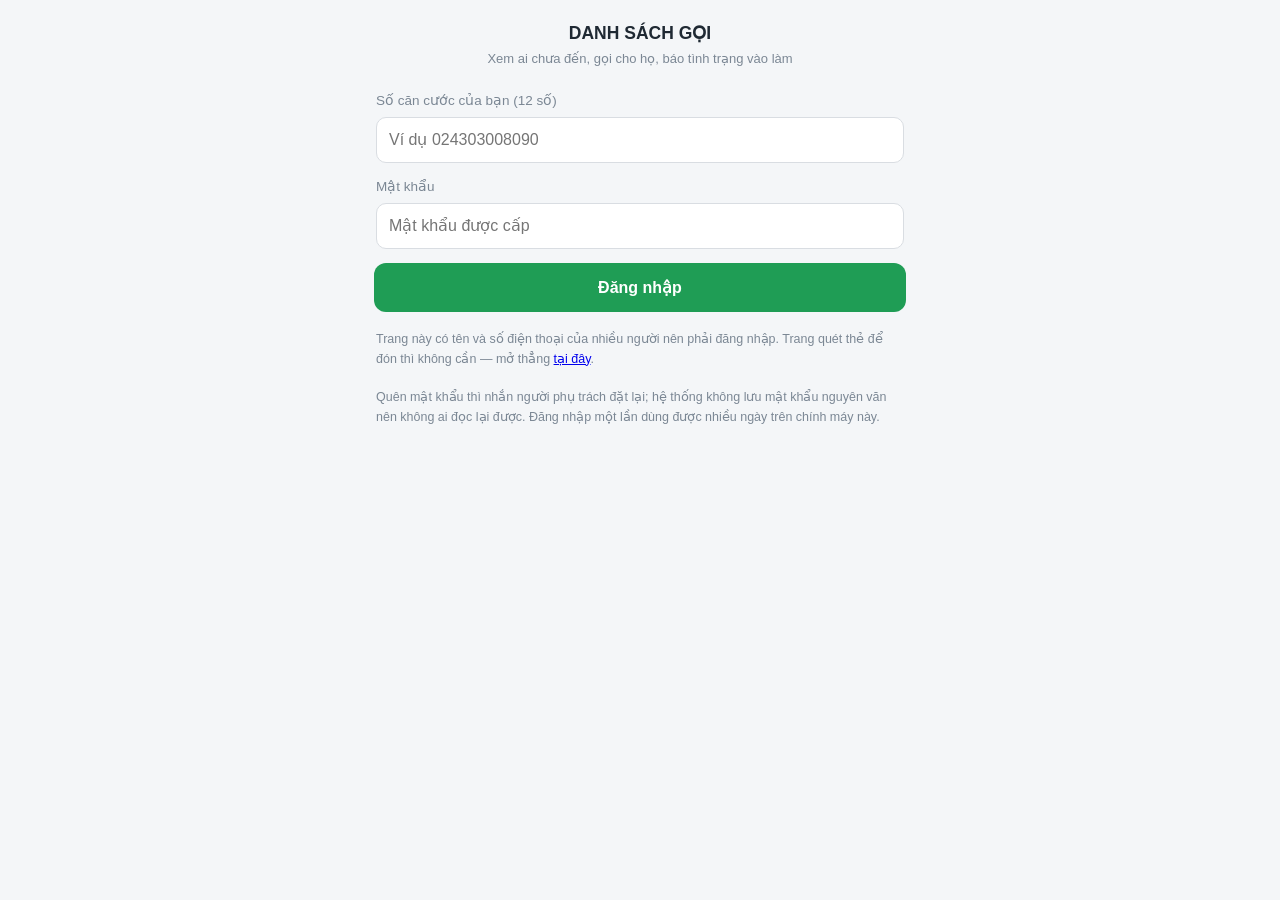
==== danhsach.html @ 3e6d9d67 "Add files via upload" ====
<!DOCTYPE html>
<html lang="vi">
<head>
<meta charset="utf-8">
<meta name="viewport" content="width=device-width,initial-scale=1,maximum-scale=1,user-scalable=no">
<meta name="robots" content="noindex,nofollow">
<title>Danh sách gọi &amp; tình trạng vào làm</title>
<!--
  TRANG DANH SÁCH — bản 3.3

  Đây là trang DUY NHẤT trong hệ thống có mật khẩu, và có lý do rõ ràng:

    - Trang đăng ký và trang đón chỉ làm việc với MỘT người đang đứng trước mặt, muốn
      biết gì cũng phải có thẻ căn cước trong tay. Chúng phải mở được ngay ở cổng nhà máy,
      bắt gõ mật khẩu chỉ tổ vướng việc.
    - Trang này thì khác hẳn: nó bày TÊN + SỐ ĐIỆN THOẠI của hàng chục người cùng lúc,
      không cần thẻ của ai cả. Lọt ra ngoài là mất cả danh sách.

  Bản trước bảo vệ bằng mã trong link (?ma=...). Mã đó nằm ngay trên thanh địa chỉ: chụp
  màn hình, chuyển tiếp Zalo, hay đưa điện thoại cho người bên cạnh xem là mất — mà mình
  không hề biết đã mất. Nay là MỘT link chung, vào phải đăng nhập bằng số căn cước.

  Bốn việc gộp trong một trang, vì ngoài thực địa chúng là một mạch liền:
      xem ai chưa đến  →  gọi cho họ  →  báo cuối cùng họ có vào làm hay không
      →  LẤY DỮ LIỆU của người đã vào làm để đưa nhà máy (bản 3.16)

  Việc thứ tư ở CÙNG trang này chứ không đẻ trang mới: nó dùng lại đúng đăng nhập và
  đúng phạm vi công ty đã có, và không thêm một link nữa phải canh giữ. Người phụ trách
  vốn đã cầm link này rồi.
-->
<style>
  :root{
    --nen:#f4f6f8; --the:#ffffff; --vien:#e6e9ed; --chu:#1f2933; --mo:#7b8794;
    --xanh:#1f9d55; --xanh-nhat:#f2f9f4; --do:#c0392b; --do-nhat:#fdecea;
    --vang-nhat:#fff8e6; --xam-nut:#eef1f4;
  }
  *{box-sizing:border-box;-webkit-tap-highlight-color:transparent}
  body{margin:0;background:var(--nen);color:var(--chu);
    font:16px/1.5 -apple-system,BlinkMacSystemFont,"Segoe UI",Roboto,Arial,sans-serif}
  .boc{max-width:560px;margin:0 auto;padding-bottom:26px}
  .an{display:none !important}

  .dinh{text-align:center;padding:20px 16px 8px}
  .dinh b{font-size:17.5px}
  .dinh .phu{font-size:13px;color:var(--mo);margin-top:3px}

  .nut{display:block;width:calc(100% - 28px);margin:14px;padding:15px;border:0;border-radius:12px;
    background:var(--xanh);color:#fff;font-size:16px;font-weight:700;cursor:pointer}
  .nut.phu{background:var(--xam-nut);color:#3c4753}
  .nut:disabled{opacity:.55}

  .o{padding:0 16px}
  .o input{width:100%;padding:13px 12px;font-size:16px;border:1px solid #d9dde2;
    border-radius:10px;margin-top:6px;background:#fff}
  .nhan{font-size:13.5px;color:var(--mo);margin-top:14px}
  .loi{margin:12px 16px 0;padding:10px 12px;border-radius:9px;background:var(--do-nhat);
    color:#8a1c13;font-size:13.5px}
  .mach{padding:4px 16px 18px;font-size:12.5px;color:var(--mo);line-height:1.55}

  .doi-ngay{display:flex;gap:8px;padding:0 14px}
  .doi-ngay button{flex:1;padding:11px;border:1px solid var(--vien);background:#fff;border-radius:10px;
    font-size:14.5px;font-weight:600;color:#3c4753;cursor:pointer}
  .doi-ngay button.dang{background:var(--chu);border-color:var(--chu);color:#fff}
  .tim{display:block;width:calc(100% - 28px);margin:10px 14px 0;padding:11px 12px;font-size:15px;
    border:1px solid #d9dde2;border-radius:10px;background:#fff}

  .ten-ct{margin:16px 14px 0;font-weight:700;font-size:14px;color:#3c4753}
  .hang{margin:8px 14px 0;padding:11px 12px;border-radius:12px;background:var(--the);
    border:1px solid var(--vien)}
  .hang.xong{background:var(--xanh-nhat);border-color:#bfe0c9}
  .hang.hong{background:var(--do-nhat);border-color:#f0b3ae}
  .d1{display:flex;align-items:center;gap:9px}
  .d1 b{flex:1;min-width:0;font-size:15.5px;overflow:hidden;text-overflow:ellipsis;white-space:nowrap}
  .goi{flex:none;display:inline-block;padding:8px 14px;border-radius:9px;background:var(--xanh);
    color:#fff;text-decoration:none;font-size:13.5px;font-weight:700}
  .d2{font-size:12.5px;color:var(--mo);margin-top:4px}
  .d2.dk{margin-top:2px}
  .d2.dk b{color:#3c4753;font-weight:600}
  .d2.dk a{color:var(--xanh);text-decoration:none;font-weight:600}
  .the-nn{display:inline-block;font-size:11.5px;padding:2px 7px;border-radius:20px;margin-top:4px}
  .the-nn.v{background:#e6f4ea;color:#166534}
  .the-nn.x{background:var(--do-nhat);color:#8a1c13}
  .d3{display:flex;gap:6px;margin-top:9px}
  .d3 button{flex:1;padding:9px 6px;border:1px solid #d9dde2;background:#fff;border-radius:9px;
    font-size:13.5px;font-weight:600;color:#3c4753;cursor:pointer}
  .d3 button.chon-v{background:var(--xanh);border-color:var(--xanh);color:#fff}
  .d3 button.chon-x{background:var(--do);border-color:var(--do);color:#fff}
  .nghe{display:flex;gap:6px;margin-top:7px;padding-top:7px;border-top:1px dashed var(--vien)}
  .nghe span{flex:1;font-size:12.5px;color:var(--mo);align-self:center}
  .nghe .kq-v{background:var(--xanh);border-color:var(--xanh);color:#fff}
  .nghe .kq-d{background:var(--do);border-color:var(--do);color:#fff}
  .nghe .kq-c{background:#c97a12;border-color:#c97a12;color:#fff}
  .hang.bo{background:#fff5f5}
  .hang.se-don{background:#f2fbf5}
  /* CA LÀM VIỆC (3.21) — dải màu bên trái, KHÔNG tô cả nền.
     Tô cả nền thì đè lên ba màu trạng thái đã có (đã vào làm / không vào làm / sẽ đón)
     và hai tầng thông tin đánh nhau. Dải bên trái thì cộng thêm, không tranh chỗ.
     MÀU KHÔNG BAO GIỜ LÀ TÍN HIỆU DUY NHẤT: chữ tên ca luôn in trong dòng .d2. */
  .hang.ca-ngay{border-left:5px solid #f0a92a}
  .hang.ca-dem{border-left:5px solid #3b3f8f}
  .the-ca{display:inline-block;padding:1px 7px;border-radius:20px;font-size:11.5px;
    font-weight:600;margin-left:6px;vertical-align:middle}
  .the-ca.ngay{background:#fdf0d5;color:#8a5a06}
  .the-ca.dem{background:#e4e5f5;color:#2b2e6b}
  .d3 button.chon-don{background:#1b7f45;border-color:#1b7f45;color:#fff}
  .da-gui{font-size:12px;color:#1b7f45;margin-top:5px}
  .cho{background:#fff8e6;border:1px solid #f0dcae;border-radius:9px;padding:9px 11px;
    margin:0 0 10px;font-size:13px;color:#7a5a12;line-height:1.5}
  .cho b{font-variant-numeric:tabular-nums}
  .cu-mo{opacity:.55}
  .thanh .doi button:disabled{background:#e6e9ed;color:#9aa3ad;cursor:default}
  .nghe button{padding:6px 10px;border:1px solid #d9dde2;background:#fff;border-radius:8px;
    font-size:12.5px;cursor:pointer}
  .trong{margin:16px 14px;padding:16px;background:var(--the);border:1px solid var(--vien);
    border-radius:12px;color:var(--mo);font-size:14px;text-align:center}

  .thanh{position:sticky;bottom:0;background:#fff;border-top:1px solid var(--vien);padding:10px 14px;
    box-shadow:0 -3px 12px rgba(0,0,0,.06)}
  .thanh .doi{display:flex;gap:8px;margin-top:8px}
  .thanh .doi button{flex:1;padding:12px;border:0;border-radius:10px;font-size:14.5px;
    font-weight:700;cursor:pointer}
  .thanh .doi .g1{background:var(--xam-nut);color:#3c4753}
  .thanh .doi .g2{background:var(--xanh);color:#fff}

  /* ----- Màn LẤY DỮ LIỆU ----- */
  .khoi-x{margin:14px;padding:12px;background:var(--the);border:1px solid var(--vien);border-radius:12px}
  .khoi-x .ten{font-weight:700;font-size:15px}
  .khoi-x .dem{font-size:12.5px;color:var(--mo);margin-top:2px}
  .doi-x{display:flex;gap:8px;margin-top:10px}
  .doi-x button{flex:1;padding:12px 8px;border:0;border-radius:10px;font-size:14px;
    font-weight:700;cursor:pointer;background:var(--xanh);color:#fff}
  .doi-x button.b2{background:#2d6cdf}
  .doi-x button.xong{background:#1b7f45}
  /* Bảng PHẢI cuộn ngang trong khung của nó — 13 cột thì màn điện thoại không đủ rộng,
     mà để cả trang trượt ngang thì các màn khác cũng lệch theo. */
  .cuon-x{margin-top:10px;overflow-x:auto;-webkit-overflow-scrolling:touch;
    border:1px solid var(--vien);border-radius:9px}
  .cuon-x table{border-collapse:collapse;font-size:12.5px;white-space:nowrap}
  .cuon-x th,.cuon-x td{padding:6px 9px;border-bottom:1px solid var(--vien);text-align:left}
  .cuon-x th{background:#eef1f4;font-weight:700;position:sticky;top:0;
    cursor:pointer;user-select:none;-webkit-user-select:none}
  .cuon-x th:active{background:#dfe5ea}
  .cuon-x td{cursor:cell;user-select:none;-webkit-user-select:none}
  .cuon-x td.chon{background:#cfe4ff}
  .cuon-x th.chon{background:#a9ccf5}
  .cuon-x tr:last-child td{border-bottom:0}
  .mach-x{margin-top:8px;font-size:12px;color:var(--mo);line-height:1.5}
  .thanh-chon{position:sticky;bottom:0;z-index:20;background:#fff;
    border-top:1px solid var(--vien);padding:10px 14px;box-shadow:0 -3px 12px rgba(0,0,0,.08)}
  .thanh-chon .doi{display:flex;gap:8px;margin-top:8px}
  .thanh-chon .doi button{flex:1;padding:12px;border:0;border-radius:10px;font-size:14.5px;
    font-weight:700;cursor:pointer}
  .thanh-chon .doi .c1{background:var(--xam-nut);color:#3c4753}
  .thanh-chon .doi .c2{background:var(--xanh);color:#fff}
  .thanh-chon .doi .c2.xong{background:#1b7f45}
  .text-x{margin-top:10px;width:100%;min-height:96px;padding:10px;font-size:13px;
    line-height:1.5;border:1px solid var(--vien);border-radius:9px;background:#fbfcfd;
    color:var(--chu);font-family:inherit;resize:vertical}
  .nhac-x{margin:0 14px;padding:10px 12px;border-radius:9px;background:var(--vang-nhat);
    font-size:12.5px;color:#6b5a1e;line-height:1.5}

  .lop{position:fixed;inset:0;background:rgba(0,0,0,.45);display:flex;align-items:flex-end;z-index:60}
  .lop .hop{background:#fff;width:100%;border-radius:16px 16px 0 0;padding:16px 14px 22px;
    max-width:560px;margin:0 auto}
  .lop .hop b{display:block;text-align:center;margin-bottom:10px}
  .lop .hop button{display:block;width:100%;padding:13px;margin-top:8px;border:1px solid var(--vien);
    background:#fff;border-radius:10px;font-size:15px;cursor:pointer}
</style>
</head>
<body>
<div class="boc">

<!-- ===== ĐĂNG NHẬP ===== -->
<div id="man_dn">
  <div class="dinh">
    <b>DANH SÁCH GỌI</b>
    <div class="phu">Xem ai chưa đến, gọi cho họ, báo tình trạng vào làm</div>
  </div>
  <div class="o">
    <div class="nhan">Số căn cước của bạn (12 số)</div>
    <input id="dn_cccd" inputmode="numeric" maxlength="12" autocomplete="username" placeholder="Ví dụ 024303008090">
    <div class="nhan">Mật khẩu</div>
    <input id="dn_mk" type="password" autocomplete="current-password" placeholder="Mật khẩu được cấp">
  </div>
  <div class="loi an" id="dn_loi"></div>
  <button type="button" class="nut" id="nut_dn">Đăng nhập</button>
  <div class="mach">
    Trang này có tên và số điện thoại của nhiều người nên phải đăng nhập.
    Trang quét thẻ để đón thì không cần — mở thẳng <a href="doncong.html">tại đây</a>.<br><br>
    Quên mật khẩu thì nhắn người phụ trách đặt lại; hệ thống không lưu mật khẩu nguyên văn
    nên không ai đọc lại được. Đăng nhập một lần dùng được nhiều ngày trên chính máy này.
  </div>
</div>

<!-- ===== DANH SÁCH ===== -->
<div id="man_ds" class="an">
  <div class="dinh">
    <b>DANH SÁCH GỌI</b>
    <div class="phu" id="tom">—</div>
  </div>
  <div class="doi-ngay">
    <button type="button" id="ng_mai">Ngày mai</button>
    <button type="button" id="ng_nay">Hôm nay</button>
  </div>
  <input id="tim" class="tim" placeholder="Gõ tên lao động, số điện thoại, hoặc tên người tuyển" autocomplete="off">
  <div id="dai_cho" class="cho an"></div>
  <div id="noi"></div>
  <div class="thanh an" id="thanh">
    <div style="font-size:13.5px;color:#3c4753"><b id="dem">0</b> người đã chọn tình trạng, chưa gửi</div>
    <div id="da_gui_ghi" class="da-gui an"></div>
    <div class="doi">
      <button type="button" class="g1" id="gui_le">Gửi lần lượt</button>
      <button type="button" class="g2" id="gui_gop">Gửi gộp 1 tin</button>
    </div>
  </div>
  <button type="button" class="nut" id="nut_xuat" style="background:#2d6cdf">LẤY DỮ LIỆU CHO NHÀ MÁY</button>
  <a class="nut phu" href="doncong.html" style="text-decoration:none;text-align:center">Sang trang quét thẻ để đón</a>
  <button type="button" class="nut phu" id="nut_thoat">Đăng xuất</button>
</div>

<!-- ===== LẤY DỮ LIỆU CHO NHÀ MÁY ===== -->
<div id="man_xuat" class="an">
  <div class="dinh">
    <b>LẤY DỮ LIỆU CHO NHÀ MÁY</b>
    <div class="phu" id="x_tom">—</div>
  </div>
  <div class="nhac-x">
    Chỉ ra người <b>ĐÃ XÁC NHẬN VÀO LÀM</b> trong <b>hôm nay</b>. Người mới được đón mà
    chưa bấm "đã vào làm" thì chưa có ở đây, và không lấy được dữ liệu của ngày cũ.<br>
    Bảng có <b>số căn cước đầy đủ và số điện thoại</b> — chỉ gửi cho đúng người cần.<br>
    Dán ra <b>chỉ có dữ liệu</b>, không kèm viền hay phông chữ; số căn cước vẫn giữ đủ số 0 đầu.
  </div>
  <div id="x_noi"></div>
  <button type="button" class="nut phu" id="x_ve">Quay lại danh sách gọi</button>
  <div class="thanh-chon an" id="x_thanh">
    <div style="font-size:13.5px;color:#3c4753" id="x_tt_chon">—</div>
    <div class="doi">
      <button type="button" class="c1" id="x_bo_chon">Bỏ chọn</button>
      <button type="button" class="c2" id="x_chep_chon" data-ten="Sao chép phần đang chọn">Sao chép phần đang chọn</button>
    </div>
  </div>
</div>

</div>

<script>
// ====== CẤU HÌNH ======
var URL_API   = 'https://script.google.com/macros/s/AKfycby1EldZql-1j9H3vaoZdK2e7CfEHZAyyHW-SiTkY4rFWUrb-jHODY68x-OWGVAFlKzU/exec';
var TOKEN_API = 'd905baa65db6457e830d8f40';
// ======================

var $ = function (id) { return document.getElementById(id); };
var KHOA_PHIEN = 'phien_ds_v3';

function layPhien() { try { return localStorage.getItem(KHOA_PHIEN) || ''; } catch (e) { return ''; } }
function datPhien(p) {
  try { p ? localStorage.setItem(KHOA_PHIEN, p) : localStorage.removeItem(KHOA_PHIEN); } catch (e) {}
}

/**
 * Mọi lượt gọi tự kèm VÉ ĐĂNG NHẬP, và tự đá về màn đăng nhập khi vé hết hạn hoặc bị thu hồi.
 * Gắn ở một chỗ duy nhất như thế này thì không có đường nào quên kèm vé.
 */
function goiAPI(body) {
  var b = body || {};
  if (!b.phien) b.phien = layPhien();
  return fetch(URL_API, { method: 'POST', headers: { 'Content-Type': 'text/plain;charset=utf-8' },
                          body: JSON.stringify(b) })
    .then(function (r) { return r.json(); })
    .then(function (kq) {
      if (kq && kq.ma === 'HET_PHIEN') { datPhien(''); veManDangNhap('Phiên đăng nhập đã hết. Xin đăng nhập lại.'); }
      return kq;
    });
}

function thoat(s) {
  return String(s == null ? '' : s)
    .replace(/&/g, '&amp;').replace(/</g, '&lt;').replace(/>/g, '&gt;').replace(/"/g, '&quot;');
}
function hien(el) {
  ['man_dn', 'man_ds', 'man_xuat'].forEach(function (i) { $(i).classList.add('an'); });
  $(el).classList.remove('an');
  window.scrollTo(0, 0);
}

// ============================================================
// ĐĂNG NHẬP
// ============================================================
var taiKhoan = null;

function veManDangNhap(loi) {
  taiKhoan = null;
  if (loi) { $('dn_loi').textContent = loi; $('dn_loi').classList.remove('an'); }
  else { $('dn_loi').classList.add('an'); }
  $('dn_mk').value = '';
  hien('man_dn');
}

function vaoTrong(kq) {
  taiKhoan = { ten_nguoi: kq.ten_nguoi || '', cong_ty: kq.cong_ty || [] };
  napLyDo(kq.ly_do);
  hien('man_ds');
  moNgay(ngayCong(1));            // mặc định NGÀY MAI — người đón cần gọi trước cho hôm sau
}

$('nut_dn').addEventListener('click', function () {
  var cccd = ($('dn_cccd').value || '').replace(/\D/g, '');
  var mk = $('dn_mk').value || '';
  if (cccd.length !== 12) { baoLoi('Số căn cước phải đủ 12 chữ số.'); return; }
  if (!mk) { baoLoi('Chưa nhập mật khẩu.'); return; }
  var n = this; n.disabled = true; n.textContent = 'Đang kiểm tra…';
  $('dn_loi').classList.add('an');
  goiAPI({ token: TOKEN_API, hanh_dong: 'dang_nhap', so_cccd: cccd, mat_khau: mk, phien: '-' })
    .then(function (kq) {
      if (kq && kq.ok) { datPhien(kq.phien); vaoTrong(kq); return; }
      baoLoi((kq && kq.loi) || 'Không đăng nhập được.');
    })
    .catch(function () { baoLoi('Không nối được máy chủ. Kiểm tra mạng rồi thử lại.'); })
    .then(function () { n.disabled = false; n.textContent = 'Đăng nhập'; });
});
function baoLoi(t) { $('dn_loi').textContent = t; $('dn_loi').classList.remove('an'); }
$('dn_mk').addEventListener('keydown', function (e) { if (e.key === 'Enter') $('nut_dn').click(); });

$('nut_thoat').addEventListener('click', function () {
  if (!confirm('Đăng xuất khỏi máy này?')) return;
  // Máy này không còn là của người dùng nữa → xoá cả danh sách nhớ lẫn đánh dấu chưa gửi.
  xoaDanhSachNho();
  xoaNho();
  datPhien('');
  veManDangNhap('');
});

// Mở trang: còn vé thì vào thẳng, không bắt gõ lại mật khẩu mỗi sáng.
(function khoiDong() {
  if (!layPhien()) { veManDangNhap(''); return; }
  goiAPI({ token: TOKEN_API, hanh_dong: 'cong_ty_cua_toi' })
    .then(function (kq) { if (kq && kq.ok) vaoTrong(kq); else veManDangNhap(''); })
    .catch(function () { veManDangNhap('Không nối được máy chủ. Thử lại khi có mạng.'); });
})();

// ============================================================
// LẤY DỮ LIỆU CHO NHÀ MÁY (bản 3.17)
// ============================================================
//
// BA VIỆC PHẢI ĐÚNG, Dương chỉ ra sau khi dùng bản 3.16:
//
//   1. CHỌN ĐƯỢC TỪNG PHẦN như trong Excel — một cột, một vùng, không phải cả bảng.
//      Bấm tiêu đề cột = chọn cả cột; kéo qua các ô = chọn vùng chữ nhật.
//   2. Nút "Sao chép DỮ LIỆU" chỉ chép DỮ LIỆU, KHÔNG chép dòng tiêu đề — vì biểu mẫu
//      nhà máy đã có sẵn tiêu đề rồi, dán thêm một dòng nữa là phải xoá tay.
//   3. Dán ra phải GIỮ NGUYÊN NHƯ ĐANG HIỆN: chữ Times New Roman, và số căn cước /
//      số điện thoại / ngày sinh không bị Excel diễn giải lại.
//
// VÌ SAO PHẢI CHÉP DẠNG HTML CHỨ KHÔNG CHỈ TEXT: dán chuỗi ngăn bằng Tab vào Excel thì
// Excel tự đoán kiểu từng ô — "024300009486" thành SỐ 24300009486 (mất mã tỉnh),
// "01/02/1998" thành ngày theo định dạng máy (có máy hiểu là 02/01). Chép kèm dạng
// text/html có `mso-number-format:"\@"` là bảo Excel: ô này là CHỮ, đừng đụng vào.
// Vẫn chép kèm text/plain để dán vào Zalo, Notepad vẫn ra chữ thường.

// KEM_DINH_DANG = false: dán vào Excel CHỈ CÓ DỮ LIỆU — không viền, không nền, không
// đổi phông. Ô nhận giữ nguyên định dạng sẵn có của biểu mẫu. Đây là mặc định từ bản
// 3.18, sau khi Dương báo "dán vào excel thì nó theo cả các ô đen".
var FONT_XUAT = 'Times New Roman', CO_CHU_XUAT = 13, KEM_DINH_DANG = false;
var DU_LIEU_XUAT = null;          // kết quả lần lấy gần nhất
var vungChon = null;              // {i, r1, c1, r2, c2} — i = khối công ty thứ mấy
var dangKeo = false;

/** Bọc giá trị cho an toàn khi nhét vào HTML. */
function thoatHTML(v) {
  return String(v == null ? '' : v)
    .replace(/&/g, '&amp;').replace(/</g, '&lt;').replace(/>/g, '&gt;');
}

/**
 * Dựng bảng HTML để dán vào Excel / Word.
 *
 * MỌI Ô đều đặt `mso-number-format:"\@"` (định dạng CHỮ). Cố ý làm thế cho TẤT CẢ chứ
 * không chỉ mấy cột số: đó là cách duy nhất bảo đảm "dán ra đúng như đang hiện". Ô nào
 * để Excel tự đoán là ô đó có ngày sai hoặc mất số 0 đầu, mà lại hỏng lặng lẽ.
 */
function dungHTMLBang(cot, hang, coTieuDe) {
  // CHỈ giữ mso-number-format. Đây là thứ DUY NHẤT không nhìn thấy được mà vẫn phải có:
  // nó bảo Excel "ô này là CHỮ, đừng tự đoán kiểu". Bỏ nó đi thì "024300009486" thành
  // số 24300009486 (mất mã tỉnh) và "01/02/1998" thành ngày theo định dạng máy —
  // đúng cái bẫy số 2 của cả hệ này, mà lại hỏng lặng lẽ.
  var oChu = 'mso-number-format:"\\@";';
  var vien = '', nenTD = '', bangKieu = '', bangThuoc = 'cellspacing="0" cellpadding="0"';

  if (KEM_DINH_DANG) {
    // Chế độ CÓ ĐỊNH DẠNG: kẻ viền + phông chữ, cho ai muốn dán ra là có bảng sẵn.
    oChu += 'font-family:\'' + FONT_XUAT + '\',serif;font-size:' + CO_CHU_XUAT + 'pt;'
          + 'padding:3px 6px;vertical-align:middle;';
    vien = 'border:1px solid #000000;';
    nenTD = 'font-weight:bold;background:#e8eaed;';
    bangKieu = ' style="border-collapse:collapse;font-family:\'' + FONT_XUAT + '\',serif;'
             + 'font-size:' + CO_CHU_XUAT + 'pt"';
    bangThuoc = 'border="1" cellspacing="0" cellpadding="3"';
  }

  var h = '<table ' + bangThuoc + bangKieu + '>';
  if (coTieuDe && cot && cot.length) {
    h += '<tr>' + cot.map(function (c) {
      return '<th style="' + oChu + vien + nenTD + '">' + thoatHTML(c) + '</th>';
    }).join('') + '</tr>';
  }
  h += hang.map(function (r) {
    return '<tr>' + r.map(function (v) {
      return '<td style="' + oChu + vien + '">' + thoatHTML(v) + '</td>';
    }).join('') + '</tr>';
  }).join('');
  return h + '</table>';
}

/** Bảng → chuỗi ngăn bằng ký tự Tab (bản dự phòng, và để dán vào chỗ không nhận HTML). */
function dungTSV(cot, hang, coTieuDe) {
  var ds = coTieuDe && cot && cot.length ? [cot.slice()] : [];
  ds = ds.concat(hang);
  return ds.map(function (h) {
    // Ô có Tab hoặc xuống dòng sẽ làm vỡ cột khi dán — nơi thường trú hay dính.
    return h.map(function (v) { return String(v == null ? '' : v).replace(/[\t\r\n]+/g, ' '); }).join('\t');
  }).join('\n');
}

/**
 * CHÉP HAI DẠNG một lượt — ba lớp, không được phép im lặng không làm gì.
 *
 * Trang này chạy trong trình duyệt NHÚNG TRONG ZALO là chính, ở đó navigator.clipboard
 * rất hay bị chặn. Chỉ dùng một lớp thì nút bấm xong không có gì xảy ra và người dùng
 * đứng ở cổng nhà máy không biết là đã hỏng — kiểu hỏng khó chịu nhất.
 *
 *   Lớp 1: navigator.clipboard.write   — đặt được CẢ text/html lẫn text/plain
 *   Lớp 2: vùng contenteditable ẩn + execCommand('copy') — trình duyệt tự sinh cả hai dạng
 *   Lớp 3: bôi đen sẵn vùng chữ, bảo người dùng bấm giữ → Sao chép (chỉ còn text)
 */
function chepBang(html, text, nut, oText) {
  function xong() {
    if (!nut) return;
    nut.textContent = '✓ Đã sao chép';
    nut.classList.add('xong');
    setTimeout(function () {
      nut.textContent = nut.getAttribute('data-ten');
      nut.classList.remove('xong');
    }, 1800);
  }
  function tuChep() {
    if (oText) { oText.focus(); oText.select(); try { oText.setSelectionRange(0, 99999); } catch (e) {} }
    if (nut) {
      nut.textContent = 'Bấm giữ vùng chữ → Sao chép';
      setTimeout(function () { nut.textContent = nut.getAttribute('data-ten'); }, 3500);
    }
  }
  try {
    if (window.ClipboardItem && navigator.clipboard && navigator.clipboard.write) {
      var it = {};
      it['text/html'] = new Blob([html], { type: 'text/html' });
      it['text/plain'] = new Blob([text], { type: 'text/plain' });
      navigator.clipboard.write([new ClipboardItem(it)])
        .then(xong, function () { chepGiauHTML(html, text) ? xong() : tuChep(); });
      return;
    }
  } catch (e) {}
  if (chepGiauHTML(html, text)) xong(); else tuChep();
}

/**
 * Lớp 2 — dựng một vùng contenteditable ẩn chứa BẢNG THẬT rồi bảo trình duyệt chép.
 * Trình duyệt sẽ tự đặt cả text/html lẫn text/plain lên bảng nháy, nên dán vào Excel
 * vẫn ra bảng có định dạng. Đây là lý do không dùng <textarea> như bản 3.16: textarea
 * chỉ giữ được chữ trơn.
 */
function chepGiauHTML(html, text) {
  try {
    var o = document.createElement('div');
    o.setAttribute('contenteditable', 'true');
    o.innerHTML = html;
    o.style.cssText = 'position:fixed;left:-9999px;top:0;white-space:pre;opacity:0';
    document.body.appendChild(o);
    var r = document.createRange(); r.selectNodeContents(o);
    var s = window.getSelection(); s.removeAllRanges(); s.addRange(r);
    var ok = document.execCommand('copy');
    s.removeAllRanges();
    document.body.removeChild(o);
    if (ok) return true;
  } catch (e) {}
  // Cùng lắm thì chép được chữ trơn còn hơn không chép được gì
  try {
    var t = document.createElement('textarea');
    t.value = text; t.setAttribute('readonly', '');
    t.style.cssText = 'position:fixed;left:-9999px;top:0';
    document.body.appendChild(t);
    t.select(); t.setSelectionRange(0, 99999);
    var ok2 = document.execCommand('copy');
    document.body.removeChild(t);
    return !!ok2;
  } catch (e2) { return false; }
}

// ------------------------------------------------------------
// CHỌN VÙNG KIỂU EXCEL
// ------------------------------------------------------------

function oChon(i, r, c) {
  vungChon = { i: i, r1: r, c1: c, r2: r, c2: c };
}
function noiChon(i, r, c) {
  if (!vungChon || vungChon.i !== i) return;
  vungChon.r2 = r; vungChon.c2 = c;
}
function boChon() { vungChon = null; veChon(); }

/** Tô lại các ô đang chọn + cập nhật thanh dưới đáy. */
function veChon() {
  Array.prototype.forEach.call($('x_noi').querySelectorAll('td.chon,th.chon'),
    function (e) { e.classList.remove('chon'); });
  var thanh = $('x_thanh');
  if (!vungChon || !DU_LIEU_XUAT) { thanh.classList.add('an'); return; }

  var v = chuanVung();
  var bang = $('x_bang_' + v.i);
  if (!bang) { thanh.classList.add('an'); return; }
  for (var r = v.r1; r <= v.r2; r++) {
    var tr = bang.querySelectorAll('tbody tr')[r];
    if (!tr) continue;
    for (var c = v.c1; c <= v.c2; c++) if (tr.cells[c]) tr.cells[c].classList.add('chon');
  }
  // Tô luôn tiêu đề của các cột đang chọn, để nhìn ra đang lấy cột nào
  var th = bang.querySelectorAll('thead th');
  for (var c2 = v.c1; c2 <= v.c2; c2++) if (th[c2]) th[c2].classList.add('chon');

  var soO = (v.r2 - v.r1 + 1) * (v.c2 - v.c1 + 1);
  var tenCot = DU_LIEU_XUAT.nhom[v.i].cot.slice(v.c1, v.c2 + 1).join(', ');
  $('x_tt_chon').innerHTML = 'Đang chọn <b>' + soO + '</b> ô · '
    + (v.r2 - v.r1 + 1) + ' dòng × ' + (v.c2 - v.c1 + 1) + ' cột<br>'
    + '<span style="color:#7b8794">' + thoat(tenCot) + '</span>';
  thanh.classList.remove('an');
}

/** Vùng đã chuẩn hoá: r1<=r2, c1<=c2 (người ta kéo ngược cũng phải đúng). */
function chuanVung() {
  return { i: vungChon.i,
           r1: Math.min(vungChon.r1, vungChon.r2), r2: Math.max(vungChon.r1, vungChon.r2),
           c1: Math.min(vungChon.c1, vungChon.c2), c2: Math.max(vungChon.c1, vungChon.c2) };
}

/** Dữ liệu của vùng đang chọn → {cot, hang}. KHÔNG kèm tiêu đề. */
function layVung() {
  if (!vungChon || !DU_LIEU_XUAT) return null;
  var v = chuanVung();
  var g = DU_LIEU_XUAT.nhom[v.i];
  return {
    cot: g.cot.slice(v.c1, v.c2 + 1),
    hang: g.hang.slice(v.r1, v.r2 + 1).map(function (r) { return r.slice(v.c1, v.c2 + 1); })
  };
}

function chepVungDangChon(nut) {
  var d = layVung();
  if (!d) return;
  chepBang(dungHTMLBang(d.cot, d.hang, false), dungTSV(d.cot, d.hang, false), nut, null);
}

/**
 * Ctrl+C khi đang chọn vùng — chặn hành vi mặc định của trình duyệt (nó chỉ chép chữ
 * trơn của phần bôi đen) và tự đặt CẢ HAI dạng lên bảng nháy.
 */
document.addEventListener('copy', function (e) {
  if (!vungChon || $('man_xuat').classList.contains('an')) return;
  var d = layVung();
  if (!d || !e.clipboardData) return;
  e.clipboardData.setData('text/html', dungHTMLBang(d.cot, d.hang, false));
  e.clipboardData.setData('text/plain', dungTSV(d.cot, d.hang, false));
  e.preventDefault();
});

// ------------------------------------------------------------
// Màn LẤY DỮ LIỆU
// ------------------------------------------------------------

$('nut_xuat').addEventListener('click', function () { moManXuat(); });
$('x_ve').addEventListener('click', function () { boChon(); hien('man_ds'); });
$('x_chep_chon').addEventListener('click', function () { chepVungDangChon(this); });
$('x_bo_chon').addEventListener('click', function () { boChon(); });

function moManXuat() {
  hien('man_xuat');
  boChon();
  $('x_tom').textContent = 'Đang tải…';
  $('x_noi').innerHTML = '';
  // KHÔNG gửi tham số ngày — máy chủ tự chốt hôm nay, không có đường lấy dữ liệu cũ.
  goiAPI({ token: TOKEN_API, hanh_dong: 'xuat_du_lieu' })
    .then(function (kq) {
      if (!kq) return;
      if (!kq.ok) { $('x_tom').textContent = kq.loi || 'Không lấy được dữ liệu.'; return; }
      DU_LIEU_XUAT = kq;
      if (kq.font) FONT_XUAT = kq.font;
      if (kq.co_chu) CO_CHU_XUAT = kq.co_chu;
      KEM_DINH_DANG = !!kq.kem_dinh_dang;
      veXuat(kq);
    })
    .catch(function () { $('x_tom').textContent = 'Không nối được máy chủ.'; });
}

function veXuat(kq) {
  $('x_tom').textContent = 'Hôm nay ' + (kq.ngay_hien_thi || '') + ' · ' + kq.tong + ' người đã vào làm';
  if (!kq.tong) {
    $('x_noi').innerHTML = '<div class="trong">Chưa có ai được xác nhận <b>ĐÃ VÀO LÀM</b> hôm nay.'
      + '<br><br>Người mới được đón mà chưa bấm "đã vào làm" ở màn danh sách thì chưa lên đây.</div>';
    return;
  }

  var h = '';
  kq.nhom.forEach(function (g, i) {
    var bang = '<table id="x_bang_' + i + '"><thead><tr>'
      + g.cot.map(function (c, ci) {
          return '<th data-c="' + ci + '" title="Bấm để chọn cả cột">' + thoat(c) + '</th>';
        }).join('')
      + '</tr></thead><tbody>'
      + g.hang.map(function (r, ri) {
          return '<tr>' + r.map(function (v, ci) {
            return '<td data-r="' + ri + '" data-c="' + ci + '">' + thoat(v) + '</td>';
          }).join('') + '</tr>';
        }).join('')
      + '</tbody></table>';
    h += '<div class="khoi-x" data-i="' + i + '">'
      +   '<div class="ten">' + thoat(g.ten_cong_ty) + '</div>'
      +   '<div class="dem">' + g.so + ' người đã vào làm hôm nay</div>'
      +   '<div class="doi-x">'
      +     '<button type="button" data-ten="Sao chép DỮ LIỆU" data-i="' + i + '" data-loai="bang">Sao chép DỮ LIỆU</button>'
      +     '<button type="button" class="b2" data-ten="Sao chép TIN NHẮN" data-i="' + i + '" data-loai="text">Sao chép TIN NHẮN</button>'
      +   '</div>'
      +   '<div class="mach-x">Bấm <b>tiêu đề cột</b> để chọn cả cột · <b>kéo</b> qua các ô để chọn một vùng, rồi bấm Sao chép (hoặc Ctrl+C).</div>'
      +   '<div class="cuon-x">' + bang + '</div>'
      +   '<textarea class="text-x" id="x_text_' + i + '" readonly>' + thoat(g.text_zalo) + '</textarea>'
      + '</div>';
  });
  $('x_noi').innerHTML = h;

  Array.prototype.forEach.call($('x_noi').querySelectorAll('.doi-x button'), function (b) {
    b.addEventListener('click', function () {
      var i = Number(b.getAttribute('data-i'));
      var g = kq.nhom[i];
      if (b.getAttribute('data-loai') === 'text') {
        // Bản TIN NHẮN dán vào Zalo — chữ trơn, không kèm định dạng gì cả.
        chepBang('<pre>' + thoatHTML(g.text_zalo) + '</pre>', g.text_zalo, b, $('x_text_' + i));
        return;
      }
      // CHỈ DỮ LIỆU, không kèm dòng tiêu đề — biểu mẫu nhà máy đã có tiêu đề sẵn.
      chepBang(dungHTMLBang(g.cot, g.hang, false), dungTSV(g.cot, g.hang, false), b, $('x_text_' + i));
    });
  });

  ganChonVung();
}

/** Gắn các sự kiện chọn vùng cho mọi bảng trong màn. */
function ganChonVung() {
  var noi = $('x_noi');

  function oCua(el) {
    var td = el && el.closest ? el.closest('td[data-r]') : null;
    if (!td) return null;
    var khoi = td.closest('.khoi-x');
    return { i: Number(khoi.getAttribute('data-i')),
             r: Number(td.getAttribute('data-r')), c: Number(td.getAttribute('data-c')) };
  }

  noi.addEventListener('mousedown', function (e) {
    var th = e.target.closest ? e.target.closest('th[data-c]') : null;
    if (th) {
      // Bấm tiêu đề = chọn CẢ CỘT (chỉ phần dữ liệu, không lấy dòng tiêu đề)
      var khoi = th.closest('.khoi-x');
      var i = Number(khoi.getAttribute('data-i'));
      var c = Number(th.getAttribute('data-c'));
      vungChon = { i: i, r1: 0, c1: c, r2: DU_LIEU_XUAT.nhom[i].hang.length - 1, c2: c };
      veChon();
      e.preventDefault();
      return;
    }
    var o = oCua(e.target);
    if (!o) return;
    dangKeo = true;
    oChon(o.i, o.r, o.c);
    veChon();
    e.preventDefault();          // không để trình duyệt bôi đen chữ chồng lên
  });

  noi.addEventListener('mouseover', function (e) {
    if (!dangKeo) return;
    var o = oCua(e.target);
    if (!o) return;
    noiChon(o.i, o.r, o.c);
    veChon();
  });

  document.addEventListener('mouseup', function () { dangKeo = false; });

  // Trên điện thoại: chạm rồi rê. elementFromPoint cho biết đang rê qua ô nào.
  noi.addEventListener('touchstart', function (e) {
    var t = e.touches[0];
    var o = oCua(document.elementFromPoint(t.clientX, t.clientY));
    if (!o) return;
    dangKeo = true;
    oChon(o.i, o.r, o.c);
    veChon();
  }, { passive: true });

  noi.addEventListener('touchmove', function (e) {
    if (!dangKeo) return;
    var t = e.touches[0];
    var o = oCua(document.elementFromPoint(t.clientX, t.clientY));
    if (!o) return;
    noiChon(o.i, o.r, o.c);
    veChon();
    e.preventDefault();          // đang chọn vùng thì đừng cuộn trang theo
  }, { passive: false });

  noi.addEventListener('touchend', function () { dangKeo = false; });
}

// ============================================================
// LÝ DO KHÔNG VÀO LÀM — do máy chủ gửi xuống, khai trong tab CAUHINH
// ============================================================
/*
 * Cố ý không viết cứng ở đây: viết cứng thì mỗi lần muốn thêm một lý do lại phải sửa mã,
 * tải file lên GitHub, chờ cập nhật — trong khi sửa một ô trong Sheet là xong.
 * Danh sách dưới chỉ là cái đỡ tạm, phòng khi máy chủ chưa kịp trả về.
 */
var LY_DO = [
  ['truot_phong_van', 'Trượt phỏng vấn'],
  ['khong_du_suc_khoe', 'Không đủ sức khoẻ'],
  ['tu_bo_ve', 'Tự bỏ về'],
  ['cong_ty_khong_nhan', 'Công ty không nhận'],
  ['khac', 'Lý do khác']
];
var TEN_LY_DO = {};
/**
 * Tên hiện ra của một lý do. Lý do CŨ đã bị xoá khỏi cấu hình thì vẫn còn nằm trong các
 * bản ghi đã lưu — không có tên nữa, nhưng đừng bày mã thô "tu_bo_ve" ra cho người đọc:
 * thay gạch dưới bằng khoảng trắng là đọc được ngay.
 */
function tenLyDo(ma) {
  if (!ma) return '';
  return TEN_LY_DO[ma] || String(ma).replace(/_/g, ' ');
}
function napLyDo(ds) {
  if (ds && ds.length) LY_DO = ds.map(function (c) { return [c.ma, c.ten]; });
  TEN_LY_DO = {};
  LY_DO.forEach(function (c) { TEN_LY_DO[c[0]] = c[1]; });
}
napLyDo(null);

// ============================================================
// DANH SÁCH THEO NGÀY
// ============================================================
var ngayXem = '', dsNgay = [], chonTT = {};

/* ---------- Kết quả gọi (bản 3.20) ----------
 * Bốn nút thay hai nút cũ. Bấm nút KHÔNG gửi gì — chỉ đánh dấu ở máy, đổi màu. Phải bấm
 * GỬI ở thanh dưới thì cả lượt mới đi bằng MỘT cú gọi.
 *
 * VÌ SAO KHÔNG GỬI NGAY: đã đo, mỗi cú gọi tới máy chủ tốn 1,8 giây kể cả khi máy chủ
 * không đọc dòng nào (lúc nguội thì 71 giây). Gửi lẻ 20 người là ngồi chờ 20 lần.
 */
var chonGoi = {};                    // { ma_ld: { ket_qua, so_lan_them } }
var chonDon = {};                    // { ma_ld: true } — tích "đã đón" chờ gửi (bản 3.20)
var ngayHienThiHienTai = '';         // ngay dang xem, dang chu de ve lai khoi goi may chu
var KHOA_NHO = 'tuyendung_chua_gui_v1';
var NHAN_KQ = { se_di: 'sẽ đi', khong_di: 'không đi', khong_nghe: 'không nghe',
                so_sai: 'số sai', nghe: 'sẽ đi' };
var NUT_KQ = [['se_di', 'Sẽ đi', 'kq-v'], ['khong_di', 'Không đi', 'kq-d'],
              ['khong_nghe', 'Không nghe', 'kq-c'], ['so_sai', 'Số sai', 'kq-c']];
function nhanKQ(m) { return NHAN_KQ[m] || m || ''; }

/* Đánh dấu chưa gửi được giữ lại trong máy: người đón hay bị gọi đi giữa chừng, đóng
 * trang rồi mở lại mà mất cả công tích ba chục người thì lần sau họ không dùng nữa. */
function nhoLai() {
  try {
    var v = JSON.parse(localStorage.getItem(KHOA_NHO) || '{}');
    if (v && v.ngay === ngayXem) { chonTT = v.tt || {}; chonGoi = v.goi || {}; chonDon = v.don || {}; return true; }
  } catch (e) {}
  return false;
}
function ghiNho() {
  try {
    localStorage.setItem(KHOA_NHO,
      JSON.stringify({ ngay: ngayXem, tt: chonTT, goi: chonGoi, don: chonDon }));
  } catch (e) {}
}
function xoaNho() { try { localStorage.removeItem(KHOA_NHO); } catch (e) {} }

/* ---------- Nhớ chính DANH SÁCH lần trước (bản 3.20) ----------
 * Đã đo: cú gọi lấy danh sách mất 1,8 giây lúc máy chủ nóng, 71 giây lúc nguội — và phần
 * lớn khoản đó là Apps Script khởi động, mã mình không chạm tới được. Trong lúc chờ, thay
 * vì để người đón nhìn chữ "Đang tải…" đứng im rồi bấm lại (làm mọi thứ chậm thêm), hiện
 * luôn danh sách LẦN TRƯỚC kèm nhãn nói rõ đây là bản cũ và đang lấy bản mới.
 *
 * DỮ LIỆU CÁ NHÂN: bản nhớ có tên và số điện thoại lao động. Nó nằm trong máy người đón —
 * cùng chỗ và cùng mức với những gì màn hình vừa hiện. Nhưng ĐĂNG XUẤT thì phải xoá sạch,
 * vì lúc đó người dùng đang nói "máy này không còn là của tôi nữa".
 */
var KHOA_DS = 'tuyendung_ds_v1';

function nhoDanhSach(ngay, kq) {
  try {
    localStorage.setItem(KHOA_DS, JSON.stringify({
      ngay: ngay, luc: new Date().getTime(), kq: kq
    }));
  } catch (e) {}                       // đầy bộ nhớ thì thôi, không đáng để chặn việc
}

function layDanhSachCu(ngay) {
  try {
    var v = JSON.parse(localStorage.getItem(KHOA_DS) || 'null');
    if (v && v.ngay === ngay && v.kq) return v;
  } catch (e) {}
  return null;
}

function xoaDanhSachNho() { try { localStorage.removeItem(KHOA_DS); } catch (e) {} }

/* ---------- Đồng hồ chờ ----------
 * Người đón đứng ở cổng nhà máy không biết mình đang chờ 2 giây hay 70 giây. Đếm giây
 * lên cho họ thấy máy vẫn đang chạy, và qua 8 giây thì nói thẳng vì sao lâu.
 */
var dongHo = null;

function batDongHo(coBanCu) {
  var t0 = new Date().getTime();
  var o = $('dai_cho');
  o.classList.remove('an');
  function ve() {
    var giay = Math.floor((new Date().getTime() - t0) / 1000);
    var t = (coBanCu ? 'Đang lấy bản mới… ' : 'Đang tải danh sách… ') + '<b>' + giay + ' giây</b>';
    if (giay >= 8) {
      t += '<br>Máy chủ Google đang khởi động — lần đầu trong ngày có thể mất 30–70 giây. ' +
           'Cứ chờ, bấm lại chỉ làm chậm thêm.';
    }
    o.innerHTML = t;
  }
  ve();
  dongHo = setInterval(ve, 1000);
}

function tatDongHo() {
  if (dongHo) { clearInterval(dongHo); dongHo = null; }
  $('dai_cho').classList.add('an');
}

function soChuaGui() {
  return Object.keys(chonTT).length + Object.keys(chonDon).length +
         Object.keys(chonGoi).filter(function (m) {
           return chonGoi[m].ket_qua || chonGoi[m].so_lan_them;
         }).length;
}

window.addEventListener('beforeunload', function (e) {
  if (soChuaGui() === 0) return;
  e.preventDefault(); e.returnValue = '';
});

function ngayCong(n) {
  var d = new Date(); d.setDate(d.getDate() + n);
  return d.getFullYear() + '-' + ('0' + (d.getMonth() + 1)).slice(-2) + '-' + ('0' + d.getDate()).slice(-2);
}

function moNgay(ngay) {
  ngayXem = ngay;
  // Đánh dấu chưa gửi của CHÍNH ngày này thì nhận lại; ngày khác thì bỏ — không bao giờ
  // mang đánh dấu của hôm qua sang hôm nay rồi gửi nhầm.
  chonTT = {}; chonGoi = {}; chonDon = {};
  nhoLai();
  $('ng_nay').classList.toggle('dang', ngay === ngayCong(0));
  $('ng_mai').classList.toggle('dang', ngay === ngayCong(1));
  // Có bản lần trước của ĐÚNG ngày này thì bày ra ngay, đừng để màn hình trống.
  var cu = layDanhSachCu(ngay);
  if (cu) {
    dsNgay = cu.kq.nhom || [];
    ve(cu.kq);
    $('noi').classList.add('cu-mo');
    $('tom').textContent = (cu.kq.ngay_hien_thi || '') + ' — bản lúc ' + gioCua(cu.luc) +
                           ', đang lấy bản mới…';
  } else {
    $('tom').textContent = 'Đang tải…';
    $('noi').innerHTML = '';
  }
  $('thanh').classList.add('an');
  $('ng_nay').disabled = $('ng_mai').disabled = true;   // chặn bấm chồng, nó chỉ làm chậm thêm
  batDongHo(!!cu);

  goiAPI({ token: TOKEN_API, hanh_dong: 'danh_sach_don', ngay: ngay })
    .then(function (kq) {
      if (!kq) return;
      if (!kq.ok) { $('tom').textContent = kq.loi || 'Không lấy được danh sách.'; return; }
      dsNgay = kq.nhom || [];
      ve(kq);
      nhoDanhSach(ngay, kq);
      demChon();          // đánh dấu chưa gửi nhớ từ lần trước phải hiện lên thanh dưới ngay
    })
    .catch(function () {
      // Mất mạng mà đang có bản cũ trên màn hình thì nói rõ, đừng xoá mất cái người ta đang xem.
      $('tom').textContent = cu
        ? 'Không nối được máy chủ — đang xem bản lúc ' + gioCua(cu.luc)
        : 'Không nối được máy chủ.';
    })
    .then(function () {
      tatDongHo();
      $('noi').classList.remove('cu-mo');
      $('ng_nay').disabled = $('ng_mai').disabled = false;
    });
}

/** Mốc thời gian (mili giây) → 'HH:mm'. */
function gioCua(ms) {
  var d = new Date(ms);
  return ('0' + d.getHours()).slice(-2) + ':' + ('0' + d.getMinutes()).slice(-2);
}
$('ng_nay').addEventListener('click', function () { moNgay(ngayCong(0)); });
$('ng_mai').addEventListener('click', function () { moNgay(ngayCong(1)); });

function ve(kq) {
  var tong = 0, daDon = 0;
  dsNgay.forEach(function (g) {
    tong += g.ds.length;
    g.ds.forEach(function (r) { if (r.da_don) daDon++; });
  });
  ngayHienThiHienTai = kq.ngay_hien_thi || '';
  // Đếm theo ca ngay trên đầu: người đón liếc một cái là biết hôm nay xe ngày mấy người,
  // xe đêm mấy người — trước đây phải tự đếm tay giữa danh sách sáu chục dòng.
  var caN = 0, caD = 0;
  dsNgay.forEach(function (g) {
    g.ds.forEach(function (r) {
      if (r.ca_lam === 'ngay') caN++; else if (r.ca_lam === 'dem') caD++;
    });
  });
  var duoiCa = (caN || caD) ? (' · ngày ' + caN + ' · đêm ' + caD) : '';
  $('tom').textContent = kq.ngay_hien_thi + ' — ' + tong + ' người, đã đón ' + daDon +
    duoiCa + ' · xếp A→Z theo tên' + (kq.tu_nho_tam ? ' · lấy từ bộ nhớ tạm' : '');
  if (!tong) {
    $('noi').innerHTML = '<div class="trong">Ngày này chưa có ai trong danh sách.</div>';
    return;
  }
  var h = '';
  dsNgay.forEach(function (g) {
    h += '<div class="ten-ct">' + thoat(g.ten_cong_ty) +
         ' <span style="font-weight:400;color:var(--mo)">· ' + thoat(g.loai) + ' · ' + g.ds.length + ' người</span></div>';
    g.ds.forEach(function (r) { h += veHang(r); });
  });
  $('noi').innerHTML = h;
}

function veHang(r) {
  var cu = r.tinh_trang_lam, the = '';
  var cg = chonGoi[r.ma_ld];
  var moNut = !!cg || Number(r.so_lan_goi || 0) > 0 || !!r.ket_qua_goi;
  if (cu === 'da_vao_lam') the = '<span class="the-nn v">đã báo: vào làm</span>';
  else if (cu === 'khong_vao_lam') the = '<span class="the-nn x">đã báo: không vào làm — ' +
        thoat(tenLyDo(r.ly_do_khong_lam)) + '</span>';

  var vet = [];
  if (r.da_don) vet.push('đã đón'); else vet.push('CHƯA ĐÓN');
  if (r.so_lan_goi) vet.push('gọi ' + r.so_lan_goi + ' lần');
  if (r.ket_qua_goi) vet.push(nhanKQ(r.ket_qua_goi));

  // Đánh dấu chưa gửi cũng phải nhìn thấy ngay, không đợi gửi xong mới đổi màu.
  var lop = 'hang' + (cu === 'da_vao_lam' ? ' xong' : (cu === 'khong_vao_lam' ? ' hong' : ''));
  if (cg && cg.ket_qua === 'khong_di') lop += ' bo';
  if (chonDon[r.ma_ld]) lop += ' se-don';
  if (r.ca_mau) lop += ' ' + r.ca_mau;
  var h = '<div class="' + lop + '" data-ma="' + thoat(r.ma_ld) + '"' +
          // Gõ "dem" trong ô tìm là lọc ra cả ca đêm — tiện lúc cần gọi riêng một ca.
          ' data-tim="' + thoat((r.ho_ten || '') + ' ' + (r.sdt || '') + ' ' +
                                (r.nguoi_dk || '') + ' ' + (r.ca_lam || '')) + '">' +
    '<div class="d1"><b>' + thoat(r.ho_ten || '(chưa có tên)') + '</b>' +
      // Chữ ca đứng ngay cạnh tên — người đón đọc một dòng là biết, không phải dò màu.
      (r.ca_ten ? '<span class="the-ca ' + thoat(r.ca_lam) + '">' + thoat(r.ca_ten) + '</span>' : '') +
      (r.sdt ? '<a class="goi" href="tel:' + thoat(r.sdt) + '" data-goi="' + thoat(r.ma_ld) + '">Gọi</a>' : '') +
    '</div>' +
    '<div class="d2">' + thoat(r.sdt || 'chưa có SĐT') + ' · ' + thoat(vet.join(' · ')) + '</div>' +
    // NGƯỜI ĐĂNG KÝ — để người đi đón báo sớm cho người tuyển dụng khi có việc phát sinh,
    // khỏi phải đi hỏi vòng xem ai đã đưa người này vào. Có số thì chạm là gọi được luôn.
    (r.nguoi_dk
      ? '<div class="d2 dk">Người tuyển: <b>' + thoat(r.nguoi_dk) + '</b>' +
        (r.sdt_nguoi_dk
          ? ' · <a href="tel:' + thoat(r.sdt_nguoi_dk) + '">' + thoat(r.sdt_nguoi_dk) + '</a>'
          : '') + '</div>'
      : '') +
    the +
    // Ẩn mặc định — danh sách 60-70 người mà hàng nào cũng bày bốn nút thì không cuộn nổi.
    // Mở ra khi: vừa bấm Gọi, hoặc đã từng gọi, hoặc đang có đánh dấu chưa gửi.
    '<div class="nghe' + (moNut ? '' : ' an') + '"><span>Gọi xong rồi:</span>' +
      NUT_KQ.map(function (k) {
        var dang = cg && cg.ket_qua === k[0];
        return '<button type="button" class="' + (dang ? k[2] : '') + '" data-kq="' + k[0] +
               '" data-ma="' + thoat(r.ma_ld) + '">' + k[1] + '</button>';
      }).join('') + '</div>';

  // Chưa đón thì chưa nói chuyện vào làm được — không bày nút ra cho rối.
  if (r.da_don) {
    h += '<div class="d3">' +
      '<button type="button" data-tt="da_vao_lam" data-ma="' + thoat(r.ma_ld) + '">Vào làm</button>' +
      '<button type="button" data-tt="khong_vao_lam" data-ma="' + thoat(r.ma_ld) + '">Không</button></div>';
  } else {
    // BẢN 3.20: đánh dấu đã đón ngay tại đây, khỏi phải mở trang khác quét thẻ.
    // Nơi đón mặc định là nơi họ đã đăng ký — ai đến nơi KHÁC thì đó đúng là ca cần
    // quét thẻ ở trang đón, nơi có đủ đường xử lý đón-lại.
    h += '<div class="d3">' +
      '<button type="button" class="' + (chonDon[r.ma_ld] ? 'chon-don' : '') +
      '" data-don="' + thoat(r.ma_ld) + '">Đã đón</button></div>';
  }
  return h + '</div>';
}

// ---------- Bấm trong danh sách ----------
$('noi').addEventListener('click', function (e) {
  var t = e.target;
  var nutGoi = t.closest ? t.closest('a[data-goi]') : null;
  if (nutGoi) {
    // Thẻ <a> tự mở máy gọi. Mình chỉ CỘNG DỒN số lần gọi ở máy — không gọi mạng ở đây,
    // vì mỗi cú gọi tốn 1,8 giây và người đón đang bấm gọi liên tục.
    var ma = nutGoi.getAttribute('data-goi');
    var c = chonGoi[ma] || (chonGoi[ma] = { ket_qua: '', so_lan_them: 0 });
    c.so_lan_them++;
    var o = nutGoi.closest('.hang').querySelector('.nghe');
    if (o) o.classList.remove('an');   // gọi xong quay lại là có sẵn bốn nút để ghi kết quả
    ghiNho(); demChon();
    return;
  }
  var nutKQ = t.closest ? t.closest('button[data-kq]') : null;
  if (nutKQ) {
    var maK = nutKQ.getAttribute('data-ma'), kq = nutKQ.getAttribute('data-kq');
    var ck = chonGoi[maK];
    if (ck && ck.ket_qua === kq) {                 // bấm lại chính nút đang chọn = bỏ chọn
      if (ck.so_lan_them) ck.ket_qua = ''; else delete chonGoi[maK];
    } else {
      if (!ck) ck = chonGoi[maK] = { ket_qua: '', so_lan_them: 0 };
      ck.ket_qua = kq;
    }
    ghiNho(); veLaiGoi(maK); demChon();
    return;
  }

  var nutDon = t.closest ? t.closest('button[data-don]') : null;
  if (nutDon) {
    var maD = nutDon.getAttribute('data-don');
    if (chonDon[maD]) delete chonDon[maD]; else chonDon[maD] = true;
    nutDon.className = chonDon[maD] ? 'chon-don' : '';
    var hd = nutDon.closest('.hang');
    if (hd) hd.classList.toggle('se-don', !!chonDon[maD]);
    ghiNho(); demChon();
    return;
  }

  var nutTT = t.closest ? t.closest('button[data-tt]') : null;
  if (!nutTT) return;
  var ma = nutTT.getAttribute('data-ma'), tt = nutTT.getAttribute('data-tt');
  if (chonTT[ma] && chonTT[ma].tinh_trang === tt) { delete chonTT[ma]; ghiNho(); veLai(ma); return; }
  if (tt === 'da_vao_lam') { chonTT[ma] = { tinh_trang: tt, ly_do: '' }; ghiNho(); veLai(ma); return; }
  hoiLyDo(function (ly) {
    if (!ly) return;
    chonTT[ma] = { tinh_trang: 'khong_vao_lam', ly_do: ly };
    ghiNho(); veLai(ma);
  });
});

/** Vẽ lại một hàng tại chỗ — nhanh hơn dựng lại cả danh sách, và không mất chỗ đang cuộn. */
function veLai(ma) {
  var o = $('noi').querySelector('.hang[data-ma="' + ma + '"]');
  if (!o) return;
  var c = chonTT[ma];
  var nut = o.querySelectorAll('.d3 button');
  for (var i = 0; i < nut.length; i++) {
    var tt = nut[i].getAttribute('data-tt');
    nut[i].className = (c && c.tinh_trang === tt) ? (tt === 'da_vao_lam' ? 'chon-v' : 'chon-x') : '';
  }
  var d2 = o.querySelector('.d2');
  if (d2) {
    var goc = d2.getAttribute('data-goc') || d2.innerHTML;
    d2.setAttribute('data-goc', goc);
    d2.innerHTML = goc + (c && c.tinh_trang === 'khong_vao_lam'
      ? ' · <b style="color:var(--do)">' + thoat(tenLyDo(c.ly_do)) + '</b>' : '');
  }
  demChon();
}
/** Vẽ lại riêng khối bốn nút của một hàng — khỏi dựng lại cả danh sách. */
function veLaiGoi(ma) {
  var o = $('noi').querySelector('.hang[data-ma="' + ma + '"]');
  if (!o) return;
  var c = chonGoi[ma];
  var nut = o.querySelectorAll('.nghe button');
  for (var i = 0; i < nut.length; i++) {
    var k = nut[i].getAttribute('data-kq');
    var cls = '';
    if (c && c.ket_qua === k) {
      for (var j = 0; j < NUT_KQ.length; j++) if (NUT_KQ[j][0] === k) cls = NUT_KQ[j][2];
    }
    nut[i].className = cls;
  }
  o.classList.toggle('bo', !!(c && c.ket_qua === 'khong_di'));
}

function demChon() {
  var n = soChuaGui();
  $('dem').textContent = n;
  $('thanh').classList.toggle('an', n === 0);
  // Có lựa chọn mới thì nút GỬI sáng lại, và dòng "đã gửi lúc..." biến đi.
  if (n > 0) {
    $('gui_le').disabled = $('gui_gop').disabled = false;
    $('da_gui_ghi').classList.add('an');
  }
}

function hoiLyDo(xong) {
  var lop = document.createElement('div');
  lop.className = 'lop';
  lop.innerHTML = '<div class="hop"><b>Vì sao không vào làm?</b>' +
    LY_DO.map(function (c) { return '<button type="button" data-ly="' + thoat(c[0]) + '">' + thoat(c[1]) + '</button>'; }).join('') +
    '<button type="button" data-ly="" style="margin-top:14px;color:var(--mo)">Bỏ qua</button></div>';
  lop.addEventListener('click', function (e) {
    if (e.target === lop) { document.body.removeChild(lop); xong(''); return; }
    var b = e.target.closest ? e.target.closest('button[data-ly]') : null;
    if (!b) return;
    document.body.removeChild(lop);
    xong(b.getAttribute('data-ly'));
  });
  document.body.appendChild(lop);
}

// ---------- Vết gọi điện ----------
/*
 * NÓI THẮNG: trang web chỉ biết người đón đã BẤM nút gọi, KHÔNG biết cuộc gọi có kết nối
 * hay không — điện thoại không cho trang web biết điều đó. Vì vậy mới có bốn nút kết quả để
 * người đón tự ghi lại sự thật sau khi gọi xong.
 *
 * BẢN 3.20 BỎ HÀM GỬI LẺ Ở ĐÂY: mỗi cú gọi tới máy chủ tốn 1,8 giây (đã đo, kể cả khi
 * máy chủ không đọc dòng nào; lúc nguội là 71 giây). Bấm gọi và bấm kết quả nay chỉ đánh
 * dấu ở máy (chonGoi), cả lượt đi một thể qua thanh GỬI — xem hàm gui().
 * Cổng cũ 'danh_dau_goi' vẫn còn bên máy chủ cho trang cũ đang mở trên máy ai đó.
 */

// ---------- Lọc nhanh ----------
/*
 * Danh sách 60-70 người thì cuộn tìm một cái tên là chuyện mất kiên nhẫn, nhất là lúc
 * đứng ở cổng nhà máy. Bỏ dấu hai bên trước khi so, để gõ "uyen" vẫn ra "Uyên" —
 * không ai gõ dấu lúc vội.
 */
function boDau(s) {
  s = String(s || '').toLowerCase();
  return s.normalize ? s.normalize('NFD').replace(/[\u0300-\u036f]/g, '').replace(/đ/g, 'd') : s;
}
/**
 * Khớp theo ĐẦU TỪ, không phải khớp bất kỳ đâu trong chuỗi.
 * Đo thật trên 65 người: khớp giữa chuỗi thì gõ "uyen" ra 7 người, vì "Nguyễn" cũng chứa
 * "uyen" — đúng thứ mình tìm lại nằm lẫn giữa đám nhiễu. Khớp đầu từ thì ra đúng 1,
 * mà gõ "ngo uyen" vẫn ra. Riêng cụm có chữ SỐ thì cho khớp giữa chuỗi, vì người ta hay
 * nhớ 3-4 số cuối.
 */
function hopLoc(t, cum) {
  var tu = t.split(' ');
  for (var c = 0; c < cum.length; c++) {
    var q = cum[c], trung = false;
    for (var i = 0; i < tu.length && !trung; i++) if (tu[i].indexOf(q) === 0) trung = true;
    if (!trung && /[0-9]/.test(q) && t.indexOf(q) >= 0) trung = true;
    if (!trung) return false;
  }
  return true;
}
/* Tách ra thành hàm vì sau khi gửi xong, danh sách được vẽ lại ngay tại máy (không gọi
 * máy chủ) — lúc đó phải áp lại đúng bộ lọc người đón đang gõ dở, không thì họ gõ tìm
 * một người rồi bấm gửi là cả danh sách bung ra. */
function apDungLoc() {
  var cum = boDau($('tim').value.trim()).split(/\s+/).filter(function (x) { return x; });
  var hang = $('noi').querySelectorAll('.hang');
  for (var i = 0; i < hang.length; i++) {
    var t = boDau(hang[i].getAttribute('data-tim') || '');
    hang[i].style.display = (!cum.length || hopLoc(t, cum)) ? '' : 'none';
  }
  // Khối công ty nào không còn ai thì ẩn luôn tiêu đề, khỏi trơ ra giữa danh sách.
  var tieu = $('noi').querySelectorAll('.ten-ct');
  for (var k = 0; k < tieu.length; k++) {
    var co = false, n = tieu[k].nextElementSibling;
    while (n && n.classList.contains('hang')) {
      if (n.style.display !== 'none') { co = true; break; }
      n = n.nextElementSibling;
    }
    tieu[k].style.display = co ? '' : 'none';
  }
}
$('tim').addEventListener('input', apDungLoc);

// ---------- Gửi tình trạng ----------
/*
 * Hai kiểu gửi, vì hai tình huống thật khác nhau:
 *   GỬI LẦN LƯỢT : mỗi người một tin. Hợp lúc báo lẻ tẻ trong lúc còn ở nhà máy.
 *   GỬI GỘP      : một tin cho cả loạt. Hợp lúc cuối buổi chốt danh sách, nhóm Zalo
 *                  đỡ bị dội hai chục tin liền.
 * Tình trạng chọn xong nằm trong máy tới khi bấm gửi, nên chọn nhầm sửa lại được,
 * và mất mạng giữa chừng cũng không mất công chọn.
 */
function gui(gop) {
  // MỘT cú gọi cho cả lượt: kết quả gọi + tình trạng vào làm đi chung một gói.
  var ds = Object.keys(chonTT).map(function (m) {
    return { ma_ld: m, loai: 'lam', tinh_trang: chonTT[m].tinh_trang, ly_do: chonTT[m].ly_do };
  });
  Object.keys(chonGoi).forEach(function (m) {
    var c = chonGoi[m];
    if (!c.ket_qua && !c.so_lan_them) return;
    ds.push({ ma_ld: m, loai: 'goi', ket_qua: c.ket_qua, so_lan_them: c.so_lan_them });
  });
  Object.keys(chonDon).forEach(function (m) { ds.push({ ma_ld: m, loai: 'don' }); });
  if (!ds.length) return;
  if (ds.length > 100) { alert('Mỗi lượt gửi tối đa 100 người. Hiện đang chọn ' + ds.length + '.'); return; }
  var n1 = $('gui_le'), n2 = $('gui_gop');
  n1.disabled = n2.disabled = true;
  var cu = (gop ? n2 : n1).textContent;
  (gop ? n2 : n1).textContent = 'Đang gửi…';
  goiAPI({ token: TOKEN_API, hanh_dong: 'gui_thay_doi', ds: ds, gop: gop })
    .then(function (kq) {
      if (!kq) return;
      if (!kq.ok) { alert(kq.loi || 'Không gửi được.'); return; }
      var t = 'Đã ghi ' + kq.da_ghi + ' người, gửi ' + kq.so_tin + ' tin vào nhóm Zalo.';
      // "Bỏ qua" khác "hỏng": người đã được đón trước đó thì mình CỐ Ý không đè lên,
      // nhưng vẫn phải nói ra, không thì người đón tưởng đã ghi.
      if (kq.bo_qua && kq.bo_qua.length) t += '\n\nBỏ qua ' + kq.bo_qua.length + ' người:\n- ' + kq.bo_qua.join('\n- ');
      if (kq.hong && kq.hong.length) t += '\n\nCó ' + kq.hong.length + ' người không ghi được:\n- ' + kq.hong.join('\n- ');
      alert(t);
      // KHÔNG tải lại cả danh sách: đó là một cú gọi nữa, 1,8 tới 70 giây ngồi chờ cho
      // một việc mình đã biết kết quả. Cập nhật tại chỗ rồi khoá nút GỬI lại.
      capNhatSauGui(kq.ma_ld_xong || []);
    })
    .catch(function () { alert('Không gửi được — kiểm tra mạng rồi thử lại.'); })
    .then(function () { n1.disabled = n2.disabled = false; (gop ? n2 : n1).textContent = cu; });
}
/**
 * Sau khi gửi xong: xoá đánh dấu của những mã đã ghi được, cập nhật ngay trên màn hình,
 * rồi KHOÁ nút GỬI cho tới khi người đón chọn một tình trạng mới.
 *
 * Mã nào KHÔNG ghi được thì GIỮ NGUYÊN đánh dấu — để họ thấy và thử lại, chứ không
 * biến mất lặng lẽ rồi cả hai bên cùng tưởng là xong.
 */
function capNhatSauGui(dsXong) {
  var xong = {};
  dsXong.forEach(function (m) { xong[m] = true; });

  dsNgay.forEach(function (g) {
    g.ds.forEach(function (r) {
      if (!xong[r.ma_ld]) return;
      var c = chonGoi[r.ma_ld];
      if (c) {
        if (c.ket_qua) r.ket_qua_goi = c.ket_qua;
        r.so_lan_goi = Number(r.so_lan_goi || 0) + Number(c.so_lan_them || 0);
        if (c.ket_qua && !r.so_lan_goi) r.so_lan_goi = 1;
      }
      var tt = chonTT[r.ma_ld];
      if (tt) { r.tinh_trang_lam = tt.tinh_trang; r.ly_do_khong_lam = tt.ly_do; }
      if (chonDon[r.ma_ld]) r.da_don = true;
    });
  });

  // Người báo KHÔNG ĐI thì phiếu đã huỷ — họ không còn trong danh sách đón nữa.
  var boDi = {};
  Object.keys(chonGoi).forEach(function (m) {
    if (xong[m] && chonGoi[m].ket_qua === 'khong_di') boDi[m] = true;
  });
  if (Object.keys(boDi).length) {
    dsNgay.forEach(function (g) {
      g.ds = g.ds.filter(function (r) { return !boDi[r.ma_ld]; });
    });
  }

  dsXong.forEach(function (m) { delete chonGoi[m]; delete chonTT[m]; delete chonDon[m]; });
  ghiNho();
  if (soChuaGui() === 0) xoaNho();

  veLaiTatCa();
  demChon();

  // CHỈ khoá nút khi đã gửi hết. Còn ai chưa gửi được (hỏng, mất mạng giữa chừng) thì
  // phải để họ bấm lại — khoá vô điều kiện là nhốt luôn phần việc còn dở.
  var con = soChuaGui();
  $('gui_le').disabled = $('gui_gop').disabled = (con === 0);

  var g = $('da_gui_ghi');
  g.textContent = 'Đã gửi ' + dsXong.length + ' người lúc ' + gioBayGio() +
    (con === 0 ? ' — chọn tình trạng mới thì nút Gửi sáng lại.'
               : ' — còn ' + con + ' người chưa gửi được, bấm GỬI để thử lại.');
  g.classList.remove('an');
  $('thanh').classList.remove('an');
}

function gioBayGio() {
  var d = new Date();
  return ('0' + d.getHours()).slice(-2) + ':' + ('0' + d.getMinutes()).slice(-2);
}

/** Dựng lại phần danh sách từ dsNgay đang có — không gọi máy chủ. */
function veLaiTatCa() {
  var tong = 0, daDon = 0;
  dsNgay.forEach(function (g) {
    tong += g.ds.length;
    g.ds.forEach(function (r) { if (r.da_don) daDon++; });
  });
  var cN = 0, cD = 0;
  dsNgay.forEach(function (g) {
    g.ds.forEach(function (r) {
      if (r.ca_lam === 'ngay') cN++; else if (r.ca_lam === 'dem') cD++;
    });
  });
  $('tom').textContent = (ngayHienThiHienTai || '') + ' — ' + tong + ' người, đã đón ' + daDon +
    ((cN || cD) ? (' · ngày ' + cN + ' · đêm ' + cD) : '') + ' · xếp A→Z theo tên';
  var h = '';
  dsNgay.forEach(function (g) {
    if (!g.ds.length) return;
    h += '<div class="ten-ct">' + thoat(g.ten_cong_ty) +
         ' <span style="font-weight:400;color:var(--mo)">· ' + thoat(g.loai) + ' · ' + g.ds.length + ' người</span></div>';
    g.ds.forEach(function (r) { h += veHang(r); });
  });
  $('noi').innerHTML = h || '<div class="trong">Ngày này chưa có ai trong danh sách.</div>';
  apDungLoc();
}

$('gui_le').addEventListener('click', function () { gui(false); });
$('gui_gop').addEventListener('click', function () { gui(true); });
</script>
</body>
</html>
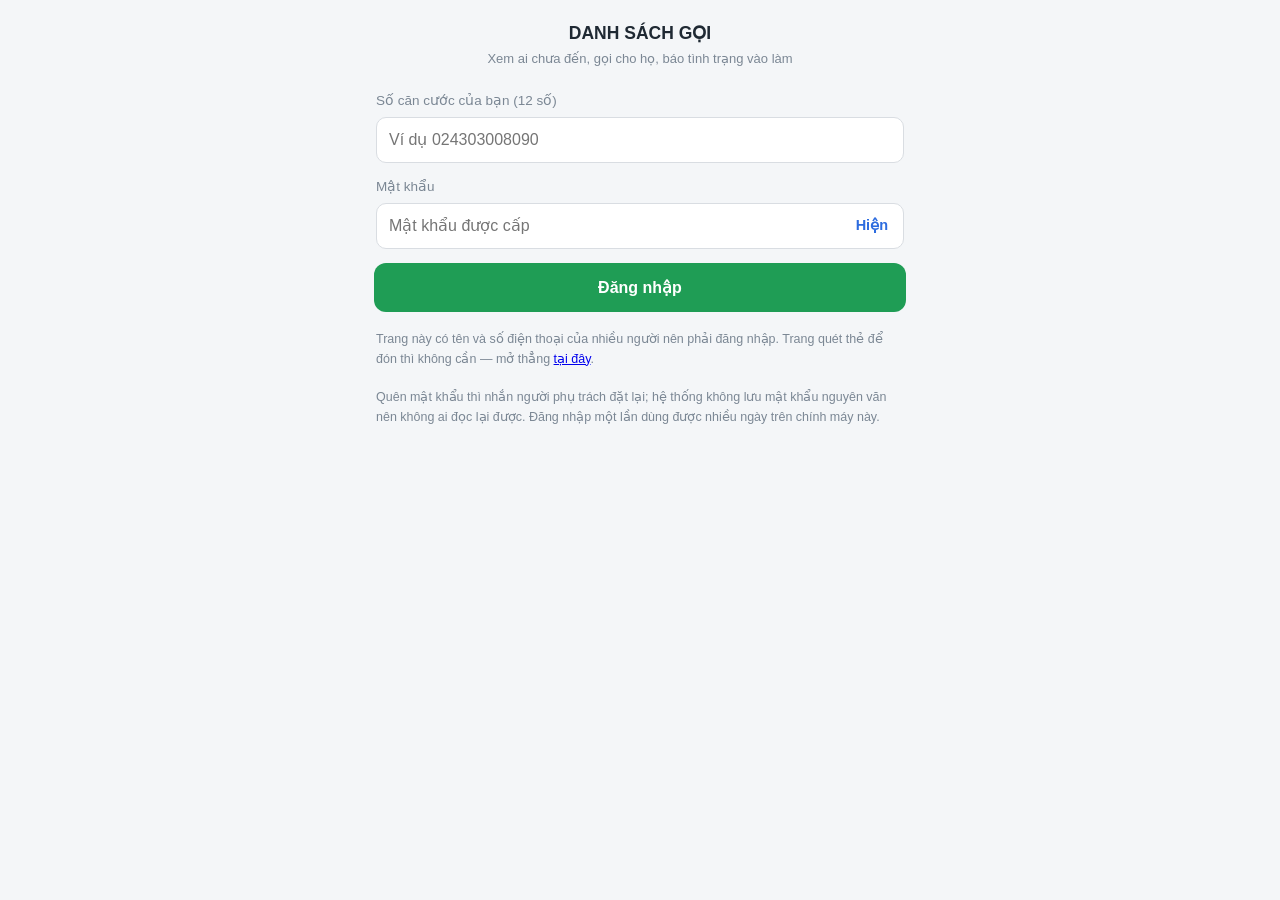
==== commit 7c86d933: "Add files via upload" ====
--- a/danhsach.html
+++ b/danhsach.html
@@ -5,6 +5,9 @@
 <meta name="viewport" content="width=device-width,initial-scale=1,maximum-scale=1,user-scalable=no">
 <meta name="robots" content="noindex,nofollow">
 <title>Danh sách gọi &amp; tình trạng vào làm</title>
+<link rel="manifest" href="app-danhsach.webmanifest">
+<meta name="theme-color" content="#1d5fbf">
+<link rel="apple-touch-icon" href="icon-ds-192.png">
 <!--
   TRANG DANH SÁCH — bản 3.3
 
@@ -52,6 +55,12 @@
   .o{padding:0 16px}
   .o input{width:100%;padding:13px 12px;font-size:16px;border:1px solid #d9dde2;
     border-radius:10px;margin-top:6px;background:#fff}
+  /* Nút Hiện/Ẩn mật khẩu nằm trong ô — gõ trên điện thoại hay sai một chữ mà không biết sai đâu */
+  .mk-o{position:relative}
+  .mk-o input{padding-right:70px}
+  .mk-o input::-ms-reveal{display:none}
+  .mk-hien{position:absolute;right:2px;top:6px;bottom:0;padding:0 14px;border:0;background:none;
+        font:inherit;font-size:14.5px;font-weight:600;color:#2d6cdf;cursor:pointer}
   .nhan{font-size:13.5px;color:var(--mo);margin-top:14px}
   .loi{margin:12px 16px 0;padding:10px 12px;border-radius:9px;background:var(--do-nhat);
     color:#8a1c13;font-size:13.5px}
@@ -92,6 +101,8 @@
   .nghe .kq-c{background:#c97a12;border-color:#c97a12;color:#fff}
   .hang.bo{background:#fff5f5}
   .hang.se-don{background:#f2fbf5}
+  /* Đã đón (3.31) — xuống cuối, tối màu. Vẫn bấm được "Vào làm / Không"; chữ "đã đón" ở .d2 vẫn in. */
+  .hang.da-don{opacity:.55}
   /* CA LÀM VIỆC (3.21) — dải màu bên trái, KHÔNG tô cả nền.
      Tô cả nền thì đè lên ba màu trạng thái đã có (đã vào làm / không vào làm / sẽ đón)
      và hai tầng thông tin đánh nhau. Dải bên trái thì cộng thêm, không tranh chỗ.
@@ -108,6 +119,10 @@
     margin:0 0 10px;font-size:13px;color:#7a5a12;line-height:1.5}
   .cho b{font-variant-numeric:tabular-nums}
   .cu-mo{opacity:.55}
+  /* 3.36: link về trang chủ + dải "có thể đã có số mới" (quay lại trang khi đang có đánh dấu chưa gửi) */
+  .ve-chu{display:inline-block;margin:10px 0 0 14px;font-size:13.5px;color:#2d6cdf;text-decoration:none}
+  .cho button{margin-left:6px;padding:4px 10px;border:1px solid #e0c98a;border-radius:7px;background:#fff;
+    font:inherit;font-weight:600;color:#7a5a12;cursor:pointer}
   .thanh .doi button:disabled{background:#e6e9ed;color:#9aa3ad;cursor:default}
   .nghe button{padding:6px 10px;border:1px solid #d9dde2;background:#fff;border-radius:8px;
     font-size:12.5px;cursor:pointer}
@@ -129,7 +144,6 @@
   .doi-x{display:flex;gap:8px;margin-top:10px}
   .doi-x button{flex:1;padding:12px 8px;border:0;border-radius:10px;font-size:14px;
     font-weight:700;cursor:pointer;background:var(--xanh);color:#fff}
-  .doi-x button.b2{background:#2d6cdf}
   .doi-x button.xong{background:#1b7f45}
   /* Bảng PHẢI cuộn ngang trong khung của nó — 13 cột thì màn điện thoại không đủ rộng,
      mà để cả trang trượt ngang thì các màn khác cũng lệch theo. */
@@ -153,9 +167,6 @@
   .thanh-chon .doi .c1{background:var(--xam-nut);color:#3c4753}
   .thanh-chon .doi .c2{background:var(--xanh);color:#fff}
   .thanh-chon .doi .c2.xong{background:#1b7f45}
-  .text-x{margin-top:10px;width:100%;min-height:96px;padding:10px;font-size:13px;
-    line-height:1.5;border:1px solid var(--vien);border-radius:9px;background:#fbfcfd;
-    color:var(--chu);font-family:inherit;resize:vertical}
   .nhac-x{margin:0 14px;padding:10px 12px;border-radius:9px;background:var(--vang-nhat);
     font-size:12.5px;color:#6b5a1e;line-height:1.5}
 
@@ -166,6 +177,8 @@
   .lop .hop button{display:block;width:100%;padding:13px;margin-top:8px;border:1px solid var(--vien);
     background:#fff;border-radius:10px;font-size:15px;cursor:pointer}
 </style>
+<!-- 3.32: mở trong Zalo thì nhắc mở bằng Chrome (thiếu tệp thì trang vẫn chạy như cũ) -->
+<script src="ngoai-zalo.js" defer></script>
 </head>
 <body>
 <div class="boc">
@@ -180,10 +193,14 @@
     <div class="nhan">Số căn cước của bạn (12 số)</div>
     <input id="dn_cccd" inputmode="numeric" maxlength="12" autocomplete="username" placeholder="Ví dụ 024303008090">
     <div class="nhan">Mật khẩu</div>
-    <input id="dn_mk" type="password" autocomplete="current-password" placeholder="Mật khẩu được cấp">
+    <div class="mk-o">
+      <input id="dn_mk" type="password" autocomplete="current-password" placeholder="Mật khẩu được cấp">
+      <button type="button" class="mk-hien" id="nut_hien_mk" aria-label="Hiện mật khẩu" aria-pressed="false">Hiện</button>
+    </div>
   </div>
   <div class="loi an" id="dn_loi"></div>
   <button type="button" class="nut" id="nut_dn">Đăng nhập</button>
+  <div id="dn_cho" class="cho an"></div>
   <div class="mach">
     Trang này có tên và số điện thoại của nhiều người nên phải đăng nhập.
     Trang quét thẻ để đón thì không cần — mở thẳng <a href="doncong.html">tại đây</a>.<br><br>
@@ -194,6 +211,7 @@
 
 <!-- ===== DANH SÁCH ===== -->
 <div id="man_ds" class="an">
+  <a class="ve-chu" href="trangchu.html">⌂ Trang chủ</a>
   <div class="dinh">
     <b>DANH SÁCH GỌI</b>
     <div class="phu" id="tom">—</div>
@@ -204,6 +222,8 @@
   </div>
   <input id="tim" class="tim" placeholder="Gõ tên lao động, số điện thoại, hoặc tên người tuyển" autocomplete="off">
   <div id="dai_cho" class="cho an"></div>
+  <div id="dai_moi" class="cho an">Số trên màn hình đã hơn 2 phút, có thể đã có số mới.
+    Đánh dấu chưa gửi vẫn được giữ.<button type="button" id="nut_lam_moi_ds">Làm mới</button></div>
   <div id="noi"></div>
   <div class="thanh an" id="thanh">
     <div style="font-size:13.5px;color:#3c4753"><b id="dem">0</b> người đã chọn tình trạng, chưa gửi</div>
@@ -215,6 +235,7 @@
   </div>
   <button type="button" class="nut" id="nut_xuat" style="background:#2d6cdf">LẤY DỮ LIỆU CHO NHÀ MÁY</button>
   <a class="nut phu" href="doncong.html" style="text-decoration:none;text-align:center">Sang trang quét thẻ để đón</a>
+  <button type="button" class="nut phu an" id="nut_cai">Thêm vào màn hình chính (mở nhanh, khỏi đăng nhập lại)</button>
   <button type="button" class="nut phu" id="nut_thoat">Đăng xuất</button>
 </div>
 
@@ -243,11 +264,29 @@
 
 </div>
 
+<script src="cau-hinh.js"></script>
+<script src="goi-may-chu.js"></script>
+<!-- 3.36: gói đầu của trang chủ. Thiếu tệp thì trang chạy y như 3.35 (tự lấy danh sách). -->
+<script src="goi-dau.js"></script>
 <script>
-// ====== CẤU HÌNH ======
-var URL_API   = 'https://script.google.com/macros/s/AKfycby1EldZql-1j9H3vaoZdK2e7CfEHZAyyHW-SiTkY4rFWUrb-jHODY68x-OWGVAFlKzU/exec';
-var TOKEN_API = 'd905baa65db6457e830d8f40';
-// ======================
+// ====== CẤU HÌNH: URL_API + TOKEN_API nằm ở tệp cau-hinh.js, dùng chung cho cả 4 trang ======
+// Thiếu tệp đó (quên tải lên, mạng chập) hoặc tệp chưa điền link thì nói thẳng ra màn hình,
+// đừng để trang chết lặng ở lần gọi máy chủ đầu tiên.
+if (typeof URL_API === 'undefined' || typeof TOKEN_API === 'undefined' || !URL_API) {
+  window.URL_API = window.URL_API || '';
+  window.TOKEN_API = window.TOKEN_API || '';
+  document.body.insertAdjacentHTML('afterbegin', '<div style="background:#b71c1c;color:#fff;padding:14px;' +
+    'font-weight:bold;text-align:center">Trang chưa nối được máy chủ: không đọc được tệp cau-hinh.js ' +
+    '(chưa tải lên, mạng chập, hoặc chưa điền URL_API).<br>Tải lại trang. Vẫn thấy dòng này thì báo quản trị.</div>');
+}
+// Bản 3.27: goi-may-chu.js lo hết giờ + thử lại + phân loại lỗi. Thiếu tệp thì trang VẪN chạy bằng
+// cách gọi cũ (goiAPI tự lùi), nhưng phải nói ra — không thì lại "mất mạng" mà không ai biết vì sao.
+if (typeof goiMayChu_ !== 'function') {
+  document.body.insertAdjacentHTML('afterbegin', '<div style="background:#e65100;color:#fff;padding:10px;' +
+    'text-align:center">Thiếu tệp goi-may-chu.js — trang vẫn dùng được nhưng dễ báo lỗi mạng khi máy chủ chậm. ' +
+    'Báo quản trị.</div>');
+}
+// ==========================================================================================
 
 var $ = function (id) { return document.getElementById(id); };
 var KHOA_PHIEN = 'phien_ds_v3';
@@ -261,14 +300,23 @@
  * Mọi lượt gọi tự kèm VÉ ĐĂNG NHẬP, và tự đá về màn đăng nhập khi vé hết hạn hoặc bị thu hồi.
  * Gắn ở một chỗ duy nhất như thế này thì không có đường nào quên kèm vé.
  */
-function goiAPI(body) {
+function goiAPI(body, tuy) {
   var b = body || {};
   if (!b.phien) b.phien = layPhien();
-  return fetch(URL_API, { method: 'POST', headers: { 'Content-Type': 'text/plain;charset=utf-8' },
-                          body: JSON.stringify(b) })
-    .then(function (r) { return r.json(); })
+  var goi = typeof goiMayChu_ === 'function' ? goiMayChu_(b, tuy)
+    : fetch(URL_API, { method: 'POST', headers: { 'Content-Type': 'text/plain;charset=utf-8' },
+                       body: JSON.stringify(b) }).then(function (r) { return r.json(); });
+  return goi
     .then(function (kq) {
-      if (kq && kq.ma === 'HET_PHIEN') { datPhien(''); veManDangNhap('Phiên đăng nhập đã hết. Xin đăng nhập lại.'); }
+      if (kq && kq.ma === 'HET_PHIEN') {
+        // 3.32: danh sách nhớ được bày TRƯỚC khi máy chủ xác nhận vé — vé đã hết / bị thu hồi thì xoá luôn
+        // bản nhớ, để lần mở sau không bày lại. Đánh dấu chưa gửi thì giữ: đăng nhập lại là gửi tiếp được.
+        if (dangXemTruoc) tatDongHo();
+        dangXemTruoc = false;
+        xoaDanhSachNho();
+        if (typeof xoaHetBanNho_ === 'function') xoaHetBanNho_();   // 3.36: cả gói của trang chủ
+        datPhien(''); veManDangNhap('Phiên đăng nhập đã hết. Xin đăng nhập lại.');
+      }
       return kq;
     });
 }
@@ -293,14 +341,41 @@
   if (loi) { $('dn_loi').textContent = loi; $('dn_loi').classList.remove('an'); }
   else { $('dn_loi').classList.add('an'); }
   $('dn_mk').value = '';
+  hienMatKhau(false);   // máy hay dùng chung — quay lại màn đăng nhập thì ẩn mật khẩu
   hien('man_dn');
 }
 
-function vaoTrong(kq) {
+/** `ngay` (3.32): ngày của bản nhớ đang bày lúc mở trang — vào xong ở lại đúng ngày đó, màn hình
+ *  không nhảy sang ngày khác dưới tay người đang xem. Không có thì mặc định NGÀY MAI như trước. */
+function vaoTrong(kq, ngay) {
   taiKhoan = { ten_nguoi: kq.ten_nguoi || '', cong_ty: kq.cong_ty || [] };
   napLyDo(kq.ly_do);
   hien('man_ds');
-  moNgay(ngayCong(1));            // mặc định NGÀY MAI — người đón cần gọi trước cho hôm sau
+  moNgay(ngay || ngayCong(1));    // mặc định NGÀY MAI — người đón cần gọi trước cho hôm sau
+}
+
+/**
+ * ĐỒNG HỒ CHỜ trên nút đăng nhập (bản 3.32). Dương báo 16/10/2026: bấm Đăng nhập lúc cao điểm trong khu
+ * công nghiệp thì nút đứng im "Đang kiểm tra…" rồi văng lỗi — trông như đơ, người ta tải lại trang và
+ * mất luôn lượt đang chờ. Đếm giây lên, qua 8 giây nói thẳng là sóng yếu, thử lại thì nói đang thử lần mấy.
+ * Trả { thuLai(lan), tat() } — thuLai cắm vào goiAPI(..., { khiThuLai }).
+ */
+function demTrenNut(nut, chu) {
+  var t0 = new Date().getTime(), lan = 1, o = $('dn_cho');
+  function ve() {
+    var giay = Math.floor((new Date().getTime() - t0) / 1000);
+    nut.textContent = chu + ' ' + giay + ' giây' + (lan > 1 ? ' · thử lần ' + lan : '');
+    if (giay >= 8) {
+      o.textContent = 'Sóng yếu hoặc máy chủ chậm — máy vẫn đang tự thử. Cứ chờ, đừng tải lại trang.';
+      o.classList.remove('an');
+    }
+  }
+  ve();
+  var hen = setInterval(ve, 1000);
+  return {
+    thuLai: function (n) { lan = n; ve(); },
+    tat: function () { clearInterval(hen); o.classList.add('an'); }
+  };
 }
 
 $('nut_dn').addEventListener('click', function () {
@@ -308,35 +383,141 @@
   var mk = $('dn_mk').value || '';
   if (cccd.length !== 12) { baoLoi('Số căn cước phải đủ 12 chữ số.'); return; }
   if (!mk) { baoLoi('Chưa nhập mật khẩu.'); return; }
-  var n = this; n.disabled = true; n.textContent = 'Đang kiểm tra…';
+  var n = this; n.disabled = true;
+  var cho = demTrenNut(n, 'Đang kiểm tra…');
   $('dn_loi').classList.add('an');
-  goiAPI({ token: TOKEN_API, hanh_dong: 'dang_nhap', so_cccd: cccd, mat_khau: mk, phien: '-' })
+  bangLayTruoc = null;   // bảng lấy sẵn lúc mở trang (nếu còn) thuộc vé cũ
+  // Bản 3.31: xin máy chủ trả KÈM bảng ngày mai (ngày vaoTrong mở) trong cùng cú đăng nhập — trước là
+  // hai cú nối tiếp. Máy chủ cũ không trả thì moNgay tự lấy như trước.
+  var ngayDs = ngayCong(1);
+  goiAPI({ token: TOKEN_API, hanh_dong: 'dang_nhap', so_cccd: cccd, mat_khau: mk, phien: '-', ngay_ds: ngayDs },
+         { khiThuLai: cho.thuLai })
     .then(function (kq) {
-      if (kq && kq.ok) { datPhien(kq.phien); vaoTrong(kq); return; }
+      if (kq && kq.ok) {
+        // 3.36: máy dùng chung — số lưu trong máy (gói trang chủ, bản nhớ) có thể của tài khoản trước
+        if (typeof xoaHetBanNho_ === 'function') xoaHetBanNho_();
+        datPhien(kq.phien);
+        if (kq.danh_sach) bangLayTruoc = { ngay: ngayDs, p: Promise.resolve(kq.danh_sach) };
+        vaoTrong(kq);
+        return;
+      }
       baoLoi((kq && kq.loi) || 'Không đăng nhập được.');
     })
-    .catch(function () { baoLoi('Không nối được máy chủ. Kiểm tra mạng rồi thử lại.'); })
-    .then(function () { n.disabled = false; n.textContent = 'Đăng nhập'; });
+    .catch(function (e) {
+      baoLoi(((e && e.message) || 'Không nối được máy chủ.') + ' Đã thử 2 lần — kiểm tra sóng rồi bấm Đăng nhập lại.');
+    })
+    .then(function () { cho.tat(); n.disabled = false; n.textContent = 'Đăng nhập'; });
 });
 function baoLoi(t) { $('dn_loi').textContent = t; $('dn_loi').classList.remove('an'); }
 $('dn_mk').addEventListener('keydown', function (e) { if (e.key === 'Enter') $('nut_dn').click(); });
+
+// Nút Hiện/Ẩn mật khẩu (21/10/2026)
+function hienMatKhau(bat) {
+  $('dn_mk').type = bat ? 'text' : 'password';
+  var nut = $('nut_hien_mk');
+  nut.textContent = bat ? 'Ẩn' : 'Hiện';
+  nut.setAttribute('aria-pressed', bat);
+  nut.setAttribute('aria-label', bat ? 'Ẩn mật khẩu' : 'Hiện mật khẩu');
+}
+$('nut_hien_mk').addEventListener('click', function () { hienMatKhau($('dn_mk').type === 'password'); });
 
 $('nut_thoat').addEventListener('click', function () {
   if (!confirm('Đăng xuất khỏi máy này?')) return;
   // Máy này không còn là của người dùng nữa → xoá cả danh sách nhớ lẫn đánh dấu chưa gửi.
   xoaDanhSachNho();
+  if (typeof xoaHetBanNho_ === 'function') xoaHetBanNho_();   // 3.36: cả gói của trang chủ
   xoaNho();
   datPhien('');
   veManDangNhap('');
 });
 
 // Mở trang: còn vé thì vào thẳng, không bắt gõ lại mật khẩu mỗi sáng.
-(function khoiDong() {
-  if (!layPhien()) { veManDangNhap(''); return; }
-  goiAPI({ token: TOKEN_API, hanh_dong: 'cong_ty_cua_toi' })
-    .then(function (kq) { if (kq && kq.ok) vaoTrong(kq); else veManDangNhap(''); })
-    .catch(function () { veManDangNhap('Không nối được máy chủ. Thử lại khi có mạng.'); });
-})();
+// Bản 3.27: (1) lấy bảng ngày mai CÙNG LÚC với cú kiểm vé — hai cú nối tiếp từng mất 5–10 giây; bảng
+// chỉ được VẼ sau khi vé được xác nhận (moNgay dùng lại kết quả, không gọi lần hai). (2) Trục trặc
+// thoáng qua KHÔNG đá về đăng nhập nữa — vé còn hạn thì giữ, chỉ HET_PHIEN mới phải đăng nhập lại.
+var bangLayTruoc = null;   // { ngay, p } — cú lấy bảng bắn sẵn lúc mở trang
+/* XEM TRƯỚC khi máy chủ xác nhận vé (bản 3.32, Dương chốt 16/10/2026).
+ * Lúc cao điểm trong khu công nghiệp, cú kiểm vé có thể mất vài chục giây trên sóng nghẽn — trước đây
+ * suốt lúc đó người đón nhìn màn đăng nhập "Đang vào…" rồi văng lỗi. Nay vé còn hạn (theo đồng hồ máy) và
+ * máy có bản danh sách lần trước của hôm nay / ngày mai thì BÀY NGAY: xem tên, bấm gọi (gọi điện không
+ * cần mạng), đánh dấu được. Chỉ GỬI là chờ máy chủ xác nhận vé (gui() chặn khi dangXemTruoc).
+ * Không lộ thêm gì: bản nhớ vốn nằm sẵn trên chính máy này. Vé hết / bị thu hồi → goiAPI xoá bản nhớ. */
+var dangXemTruoc = false;
+
+/** Vé còn hạn theo đồng hồ MÁY? Chỉ dùng để quyết định có bày bản nhớ không — KHÔNG dùng để chặn đăng nhập
+ *  (đồng hồ máy sai thì người ta không vào được). Vé = base64WebSafe("cccd|hạn ms|8 ký tự").chữ ký */
+function veConHan(phien) {
+  try {
+    var s = String(phien || '').split('.')[0].replace(/-/g, '+').replace(/_/g, '/');
+    while (s.length % 4) s += '=';
+    return Number(atob(s).split('|')[1]) > new Date().getTime();
+  } catch (e) { return false; }
+}
+
+/** Bản nhớ bày được lúc mở trang: ngày mai trước (ngày mặc định), không có thì hôm nay. */
+function banNhoMoDuoc() { return soCu(ngayCong(1)) || soCu(ngayCong(0)); }
+
+function xemTruoc(cu) {
+  dangXemTruoc = true;
+  ngayXem = cu.ngay;
+  chonTT = {}; chonGoi = {}; chonDon = {};
+  nhoLai();
+  hien('man_ds');
+  $('ng_nay').classList.toggle('dang', cu.ngay === ngayCong(0));
+  $('ng_mai').classList.toggle('dang', cu.ngay === ngayCong(1));
+  $('ng_nay').disabled = $('ng_mai').disabled = true;
+  dsNgay = cu.kq.nhom || [];
+  ve(cu.kq);
+  demChon();
+  $('noi').classList.add('cu-mo');
+  $('tom').textContent = (cu.kq.ngay_hien_thi || '') + ' — bản lúc ' + gioCua(cu.luc) +
+                         ', đang xác nhận đăng nhập…';
+  batDongHo(true);   // đếm giây trong lúc chờ xác nhận — tắt ở khoiDong (xong) hoặc baoLoiVao (hỏng)
+}
+
+function khoiDong() {
+  var ve_ = layPhien();
+  if (!ve_) { veManDangNhap(''); return; }
+  // 3.36: gói của trang chủ còn tươi (≤ 2 phút, đúng vé) → vào thẳng, KHÔNG gọi máy chủ: vé vừa được máy chủ
+  // xác nhận lúc lấy gói, danh sách cũng vừa lấy. Nút Gửi bấm được ngay — vé bị thu hồi trong 2 phút đó thì lượt
+  // gửi đầu bị máy chủ trả HET_PHIEN, goiAPI đưa về màn đăng nhập.
+  var g = goiTuoi(ngayCong(1));
+  if (g) { vaoTrong(g.tai_khoan, ngayCong(1)); return; }
+  var cu = veConHan(ve_) ? banNhoMoDuoc() : null;
+  var ngay = cu ? cu.ngay : ngayCong(1);
+  var nut = $('nut_dn');
+  nut.disabled = true; nut.textContent = 'Đang vào…';
+  $('dn_loi').classList.add('an');
+  bangLayTruoc = { ngay: ngay, p: goiAPI({ token: TOKEN_API, hanh_dong: 'danh_sach_don', ngay: ngay }) };
+  bangLayTruoc.p.catch(function () {});   // lỗi của cú lấy sẵn do moNgay báo; đừng để lọt ra ngoài
+  if (cu) xemTruoc(cu);
+  var cho = cu ? null : demTrenNut(nut, 'Đang vào…');
+  goiAPI({ token: TOKEN_API, hanh_dong: 'cong_ty_cua_toi' }, { khiThuLai: cho ? cho.thuLai : null })
+    .then(function (kq) {
+      // Tắt đồng hồ của màn xem trước TRƯỚC khi vaoTrong → moNgay bật đồng hồ mới (bật chồng là rò hẹn giờ).
+      if (kq && kq.ok) { if (dangXemTruoc) tatDongHo(); dangXemTruoc = false; vaoTrong(kq, ngay); return; }
+      bangLayTruoc = null;
+      if (kq && kq.ma === 'HET_PHIEN') return;   // goiAPI đã xoá vé + bản nhớ và về màn đăng nhập
+      baoLoiVao((kq && kq.loi) || 'Máy chủ chưa trả lời được.');
+    }, function (e) { bangLayTruoc = null; baoLoiVao(e.message); })
+    .then(function () { if (cho) cho.tat(); nut.disabled = false; nut.textContent = 'Đăng nhập'; });
+}
+/** Vé còn đó, chỉ là chưa vào được lúc này: nói rõ + Thử lại. Muốn thì vẫn đăng nhập tay được.
+ *  Đang xem trước bản nhớ (3.32) thì GIỮ danh sách trên màn hình, chỉ báo ở dòng tóm tắt. */
+function baoLoiVao(cau) {
+  if (dangXemTruoc) tatDongHo();
+  var o = dangXemTruoc ? $('tom') : $('dn_loi');
+  o.innerHTML = (dangXemTruoc ? 'Chưa xác nhận được đăng nhập: ' : '') + thoat(cau) +
+    (dangXemTruoc ? ' Đang xem bản lúc ' + thoat(gioXemTruoc()) + ', chưa gửi được — '
+                  : ' Phiên đăng nhập vẫn còn — ') + '<a href="#" id="thu_lai_vao">Thử lại</a>';
+  o.classList.remove('an');
+  $('thu_lai_vao').addEventListener('click', function (e) { e.preventDefault(); khoiDong(); });
+  if (!dangXemTruoc) hien('man_dn');
+}
+function gioXemTruoc() { var cu = soCu(ngayXem); return cu ? gioCua(cu.luc) : ''; }
+// Chạy SAU khi cả khối mã này chạy xong (microtask): từ 3.32 khoiDong bày bản nhớ NGAY, mà các biến khai
+// phía dưới (KHOA_DS, dsNgay, chonTT…) lúc này chưa được gán — gọi thẳng thì đọc khoá rỗng, rồi bị đè.
+Promise.resolve().then(khoiDong);
 
 // ============================================================
 // LẤY DỮ LIỆU CHO NHÀ MÁY (bản 3.17)
@@ -625,12 +806,10 @@
       +   '<div class="ten">' + thoat(g.ten_cong_ty) + '</div>'
       +   '<div class="dem">' + g.so + ' người đã vào làm hôm nay</div>'
       +   '<div class="doi-x">'
-      +     '<button type="button" data-ten="Sao chép DỮ LIỆU" data-i="' + i + '" data-loai="bang">Sao chép DỮ LIỆU</button>'
-      +     '<button type="button" class="b2" data-ten="Sao chép TIN NHẮN" data-i="' + i + '" data-loai="text">Sao chép TIN NHẮN</button>'
+      +     '<button type="button" data-ten="Sao chép bảng Excel" data-i="' + i + '" data-loai="bang">Sao chép bảng Excel</button>'
       +   '</div>'
       +   '<div class="mach-x">Bấm <b>tiêu đề cột</b> để chọn cả cột · <b>kéo</b> qua các ô để chọn một vùng, rồi bấm Sao chép (hoặc Ctrl+C).</div>'
       +   '<div class="cuon-x">' + bang + '</div>'
-      +   '<textarea class="text-x" id="x_text_' + i + '" readonly>' + thoat(g.text_zalo) + '</textarea>'
       + '</div>';
   });
   $('x_noi').innerHTML = h;
@@ -639,13 +818,10 @@
     b.addEventListener('click', function () {
       var i = Number(b.getAttribute('data-i'));
       var g = kq.nhom[i];
-      if (b.getAttribute('data-loai') === 'text') {
-        // Bản TIN NHẮN dán vào Zalo — chữ trơn, không kèm định dạng gì cả.
-        chepBang('<pre>' + thoatHTML(g.text_zalo) + '</pre>', g.text_zalo, b, $('x_text_' + i));
-        return;
-      }
-      // CHỈ DỮ LIỆU, không kèm dòng tiêu đề — biểu mẫu nhà máy đã có tiêu đề sẵn.
-      chepBang(dungHTMLBang(g.cot, g.hang, false), dungTSV(g.cot, g.hang, false), b, $('x_text_' + i));
+      // Chỉ còn bản BẢNG EXCEL — chép dữ liệu, không kèm dòng tiêu đề (biểu mẫu nhà máy đã có sẵn).
+      // Bản TIN NHẮN Zalo đã bỏ (3.29): bảng báo quân số lo phần báo cáo; danh sách này chỉ để
+      // phụ trách lấy Excel gửi nhà máy.
+      chepBang(dungHTMLBang(g.cot, g.hang, false), dungTSV(g.cot, g.hang, false), b);
     });
   });
 
@@ -800,10 +976,11 @@
  */
 var KHOA_DS = 'tuyendung_ds_v1';
 
-function nhoDanhSach(ngay, kq) {
+/** `luc` (3.36): số lấy từ gói trang chủ thì giữ ĐÚNG mốc của gói — ghi giờ cất vào là tự làm số cũ thành mới. */
+function nhoDanhSach(ngay, kq, luc) {
   try {
     localStorage.setItem(KHOA_DS, JSON.stringify({
-      ngay: ngay, luc: new Date().getTime(), kq: kq
+      ngay: ngay, luc: luc || new Date().getTime(), kq: kq
     }));
   } catch (e) {}                       // đầy bộ nhớ thì thôi, không đáng để chặn việc
 }
@@ -817,6 +994,22 @@
 }
 
 function xoaDanhSachNho() { try { localStorage.removeItem(KHOA_DS); } catch (e) {} }
+
+/* ---------- Gói đầu của trang chủ (bản 3.36) ----------
+ * Trang chủ lấy sẵn danh sách hôm nay + ngày mai trong MỘT lượt (goi-dau.js). Còn tươi (≤ 2 phút, đúng vé) thì
+ * dùng luôn, khỏi gọi máy chủ; cũ hơn thì chỉ để BÀY TRƯỚC như bản nhớ. Thiếu goi-dau.js → như chưa có gói. */
+function goiTuoi(ngay) {
+  if (typeof layMucGoi_ !== 'function') return null;
+  var m = layMucGoi_(layPhien(), 'danh_sach', ngay);
+  return (m && conTuoi_(m.luc) && m.tai_khoan) ? m : null;
+}
+/** Số cũ của một ngày để bày trước: bản nhớ của trang hoặc gói của trang chủ, cái nào mới hơn. */
+function soCu(ngay) {
+  var nho = layDanhSachCu(ngay);
+  var g = typeof layMucGoi_ === 'function' ? layMucGoi_(layPhien(), 'danh_sach', ngay) : null;
+  if (g) g = { ngay: ngay, luc: g.luc, kq: g.kq };
+  return (g && (!nho || g.luc > nho.luc)) ? g : nho;
+}
 
 /* ---------- Đồng hồ chờ ----------
  * Người đón đứng ở cổng nhà máy không biết mình đang chờ 2 giây hay 70 giây. Đếm giây
@@ -863,6 +1056,9 @@
   return d.getFullYear() + '-' + ('0' + (d.getMonth() + 1)).slice(-2) + '-' + ('0' + d.getDate()).slice(-2);
 }
 
+var lucSoDS = 0;       // 3.36: mốc của số đang trên màn hình — quay lại trang quá 2 phút thì lấy lại
+var dangTaiDS = false;
+
 function moNgay(ngay) {
   ngayXem = ngay;
   // Đánh dấu chưa gửi của CHÍNH ngày này thì nhận lại; ngày khác thì bỏ — không bao giờ
@@ -871,29 +1067,40 @@
   nhoLai();
   $('ng_nay').classList.toggle('dang', ngay === ngayCong(0));
   $('ng_mai').classList.toggle('dang', ngay === ngayCong(1));
+  $('dai_moi').classList.add('an');
+  // 3.36: gói của trang chủ còn tươi cho đúng ngày này → vẽ luôn, không gọi máy chủ.
+  var tuGoi = goiTuoi(ngay);
   // Có bản lần trước của ĐÚNG ngày này thì bày ra ngay, đừng để màn hình trống.
-  var cu = layDanhSachCu(ngay);
+  var cu = tuGoi ? null : soCu(ngay);
   if (cu) {
     dsNgay = cu.kq.nhom || [];
     ve(cu.kq);
     $('noi').classList.add('cu-mo');
     $('tom').textContent = (cu.kq.ngay_hien_thi || '') + ' — bản lúc ' + gioCua(cu.luc) +
                            ', đang lấy bản mới…';
-  } else {
+  } else if (!tuGoi) {
     $('tom').textContent = 'Đang tải…';
     $('noi').innerHTML = '';
   }
   $('thanh').classList.add('an');
   $('ng_nay').disabled = $('ng_mai').disabled = true;   // chặn bấm chồng, nó chỉ làm chậm thêm
-  batDongHo(!!cu);
-
-  goiAPI({ token: TOKEN_API, hanh_dong: 'danh_sach_don', ngay: ngay })
+  if (!tuGoi) batDongHo(!!cu);
+  dangTaiDS = true;
+
+  // Mở trang lần đầu thì bảng ngày mai đã được bắn sẵn cùng cú kiểm vé (khoiDong) — dùng đúng một lần.
+  var p = tuGoi ? Promise.resolve(tuGoi.kq)
+        : (bangLayTruoc && bangLayTruoc.ngay === ngay) ? bangLayTruoc.p
+        : goiAPI({ token: TOKEN_API, hanh_dong: 'danh_sach_don', ngay: ngay });
+  bangLayTruoc = null;
+  p
     .then(function (kq) {
       if (!kq) return;
       if (!kq.ok) { $('tom').textContent = kq.loi || 'Không lấy được danh sách.'; return; }
       dsNgay = kq.nhom || [];
       ve(kq);
-      nhoDanhSach(ngay, kq);
+      lucSoDS = tuGoi ? tuGoi.luc : new Date().getTime();
+      nhoDanhSach(ngay, kq, lucSoDS);
+      if (tuGoi) $('tom').textContent += ' · số lúc ' + gioCua(tuGoi.luc);   // chốt 1: số từ gói luôn ghi giờ
       demChon();          // đánh dấu chưa gửi nhớ từ lần trước phải hiện lên thanh dưới ngay
     })
     .catch(function () {
@@ -903,11 +1110,26 @@
         : 'Không nối được máy chủ.';
     })
     .then(function () {
+      dangTaiDS = false;
       tatDongHo();
       $('noi').classList.remove('cu-mo');
       $('ng_nay').disabled = $('ng_mai').disabled = false;
     });
 }
+
+/* 3.36 — LÀM MỚI NGẦM: quay lại trang (từ Zalo, từ trang chủ, mở lại ứng dụng) mà số trên màn hình đã quá 2 phút
+ * thì lấy lại MỘT lượt. Đang có đánh dấu chưa gửi thì KHÔNG vẽ lại dưới tay người đang làm (hàng sẽ dời chỗ) —
+ * chỉ hiện dải "Làm mới". Không có hẹn giờ nào: trần 40 lượt/phút là trần chung cả hệ. */
+function khiQuayLai() {
+  if ($('man_ds').classList.contains('an') || dangXemTruoc || dangTaiDS || !lucSoDS) return;
+  var tuoi = typeof conTuoi_ === 'function' ? conTuoi_(lucSoDS) : (new Date().getTime() - lucSoDS < 120000);
+  if (tuoi) return;
+  if (soChuaGui() > 0) { $('dai_moi').classList.remove('an'); return; }
+  moNgay(ngayXem);
+}
+document.addEventListener('visibilitychange', function () { if (document.visibilityState === 'visible') khiQuayLai(); });
+window.addEventListener('pageshow', function (e) { if (e.persisted) khiQuayLai(); });
+$('nut_lam_moi_ds').addEventListener('click', function () { moNgay(ngayXem); });
 
 /** Mốc thời gian (mili giây) → 'HH:mm'. */
 function gioCua(ms) {
@@ -934,7 +1156,7 @@
   });
   var duoiCa = (caN || caD) ? (' · ngày ' + caN + ' · đêm ' + caD) : '';
   $('tom').textContent = kq.ngay_hien_thi + ' — ' + tong + ' người, đã đón ' + daDon +
-    duoiCa + ' · xếp A→Z theo tên' + (kq.tu_nho_tam ? ' · lấy từ bộ nhớ tạm' : '');
+    duoiCa + ' · chưa đón lên đầu, A→Z' + (kq.tu_nho_tam ? ' · lấy từ bộ nhớ tạm' : '');
   if (!tong) {
     $('noi').innerHTML = '<div class="trong">Ngày này chưa có ai trong danh sách.</div>';
     return;
@@ -943,9 +1165,24 @@
   dsNgay.forEach(function (g) {
     h += '<div class="ten-ct">' + thoat(g.ten_cong_ty) +
          ' <span style="font-weight:400;color:var(--mo)">· ' + thoat(g.loai) + ' · ' + g.ds.length + ' người</span></div>';
-    g.ds.forEach(function (r) { h += veHang(r); });
+    xepUuTien(g.ds).forEach(function (r) { h += veHang(r); });
   });
   $('noi').innerHTML = h;
+}
+
+/**
+ * Bản 3.31 — Dương chốt 16/10/2026: việc CÒN PHẢI LÀM nằm trên, việc XONG xuống cuối (tối màu).
+ * Trong mỗi nhà máy: chưa gọi lần nào → đã gọi nhưng chưa đón → đã đón. Cùng nhóm giữ A→Z của máy chủ.
+ * Chỉ xếp lúc VẼ: bấm đánh dấu chưa gửi không làm hàng nhảy chỗ dưới ngón tay; gửi xong mới dời.
+ */
+function hangUuTien(r) {
+  if (r.da_don) return 2;
+  return (Number(r.so_lan_goi || 0) > 0 || r.ket_qua_goi) ? 1 : 0;
+}
+function xepUuTien(ds) {
+  return ds.map(function (r, i) { return { r: r, i: i }; })
+    .sort(function (a, b) { return (hangUuTien(a.r) - hangUuTien(b.r)) || (a.i - b.i); })
+    .map(function (x) { return x.r; });
 }
 
 function veHang(r) {
@@ -965,6 +1202,7 @@
   var lop = 'hang' + (cu === 'da_vao_lam' ? ' xong' : (cu === 'khong_vao_lam' ? ' hong' : ''));
   if (cg && cg.ket_qua === 'khong_di') lop += ' bo';
   if (chonDon[r.ma_ld]) lop += ' se-don';
+  if (r.da_don) lop += ' da-don';
   if (r.ca_mau) lop += ' ' + r.ca_mau;
   var h = '<div class="' + lop + '" data-ma="' + thoat(r.ma_ld) + '"' +
           // Gõ "dem" trong ô tìm là lọc ra cả ca đêm — tiện lúc cần gọi riêng một ca.
@@ -1020,9 +1258,12 @@
     var ma = nutGoi.getAttribute('data-goi');
     var c = chonGoi[ma] || (chonGoi[ma] = { ket_qua: '', so_lan_them: 0 });
     c.so_lan_them++;
+    // 3.35 — Dương chốt 20/10/2026: đã gọi thì mặc định "Sẽ đi" (gửi là báo nhóm). Đã chọn kết quả
+    // khác rồi gọi lại thì giữ nguyên. Bấm lại "Sẽ đi" đang sáng = tắt, chỉ ghi số lần gọi.
+    if (!c.ket_qua) c.ket_qua = 'se_di';
     var o = nutGoi.closest('.hang').querySelector('.nghe');
     if (o) o.classList.remove('an');   // gọi xong quay lại là có sẵn bốn nút để ghi kết quả
-    ghiNho(); demChon();
+    ghiNho(); veLaiGoi(ma); demChon();
     return;
   }
   var nutKQ = t.closest ? t.closest('button[data-kq]') : null;
@@ -1197,6 +1438,11 @@
  * và mất mạng giữa chừng cũng không mất công chọn.
  */
 function gui(gop) {
+  // 3.32: đang bày bản nhớ, máy chủ chưa xác nhận vé → chưa gửi. Đánh dấu vẫn nằm trong máy (ghiNho).
+  if (dangXemTruoc) {
+    alert('Đang xác nhận đăng nhập với máy chủ — gửi được ngay khi xong. Đánh dấu của bạn vẫn được giữ.');
+    return;
+  }
   // MỘT cú gọi cho cả lượt: kết quả gọi + tình trạng vào làm đi chung một gói.
   var ds = Object.keys(chonTT).map(function (m) {
     return { ma_ld: m, loai: 'lam', tinh_trang: chonTT[m].tinh_trang, ly_do: chonTT[m].ly_do };
@@ -1223,6 +1469,8 @@
       if (kq.bo_qua && kq.bo_qua.length) t += '\n\nBỏ qua ' + kq.bo_qua.length + ' người:\n- ' + kq.bo_qua.join('\n- ');
       if (kq.hong && kq.hong.length) t += '\n\nCó ' + kq.hong.length + ' người không ghi được:\n- ' + kq.hong.join('\n- ');
       alert(t);
+      // 3.36 chốt 2: gói của trang chủ giữ số TRƯỚC lượt gửi này → bỏ, để mở lại không thấy như chưa gửi.
+      if (typeof boMucGoi_ === 'function') boMucGoi_('danh_sach');
       // KHÔNG tải lại cả danh sách: đó là một cú gọi nữa, 1,8 tới 70 giây ngồi chờ cho
       // một việc mình đã biết kết quả. Cập nhật tại chỗ rồi khoá nút GỬI lại.
       capNhatSauGui(kq.ma_ld_xong || []);
@@ -1306,13 +1554,13 @@
     });
   });
   $('tom').textContent = (ngayHienThiHienTai || '') + ' — ' + tong + ' người, đã đón ' + daDon +
-    ((cN || cD) ? (' · ngày ' + cN + ' · đêm ' + cD) : '') + ' · xếp A→Z theo tên';
+    ((cN || cD) ? (' · ngày ' + cN + ' · đêm ' + cD) : '') + ' · chưa đón lên đầu, A→Z';
   var h = '';
   dsNgay.forEach(function (g) {
     if (!g.ds.length) return;
     h += '<div class="ten-ct">' + thoat(g.ten_cong_ty) +
          ' <span style="font-weight:400;color:var(--mo)">· ' + thoat(g.loai) + ' · ' + g.ds.length + ' người</span></div>';
-    g.ds.forEach(function (r) { h += veHang(r); });
+    xepUuTien(g.ds).forEach(function (r) { h += veHang(r); });
   });
   $('noi').innerHTML = h || '<div class="trong">Ngày này chưa có ai trong danh sách.</div>';
   apDungLoc();
@@ -1320,6 +1568,28 @@
 
 $('gui_le').addEventListener('click', function () { gui(false); });
 $('gui_gop').addEventListener('click', function () { gui(true); });
+
+// ============================================================
+// ỨNG DỤNG TRÊN MÀN HÌNH CHÍNH (bản 3.32)
+// ============================================================
+// Cài rồi thì mở bằng biểu tượng riêng, ngoài Zalo, nhớ đăng nhập như Chrome; khung trang nằm sẵn trong
+// máy (sw-danhsach.js) nên sóng nghẽn vẫn mở ra ngay. Đăng ký hỏng (trình duyệt cũ, trong Zalo, thiếu tệp)
+// thì trang vẫn chạy y như trước — đây là phần THÊM, không phần nào của trang phụ thuộc vào nó.
+if ('serviceWorker' in navigator && location.protocol === 'https:') {
+  navigator.serviceWorker.register('sw-danhsach.js').catch(function () {});
+}
+// Chrome Android báo "cài được" thì mới hiện nút; iPhone cài bằng tay: Chia sẻ → Thêm vào MH chính.
+var loiMoiCai = null;
+window.addEventListener('beforeinstallprompt', function (e) {
+  e.preventDefault();
+  loiMoiCai = e;
+  $('nut_cai').classList.remove('an');
+});
+$('nut_cai').addEventListener('click', function () {
+  if (!loiMoiCai) return;
+  loiMoiCai.prompt();
+  loiMoiCai.userChoice.then(function () { loiMoiCai = null; $('nut_cai').classList.add('an'); });
+});
 </script>
 </body>
 </html>
